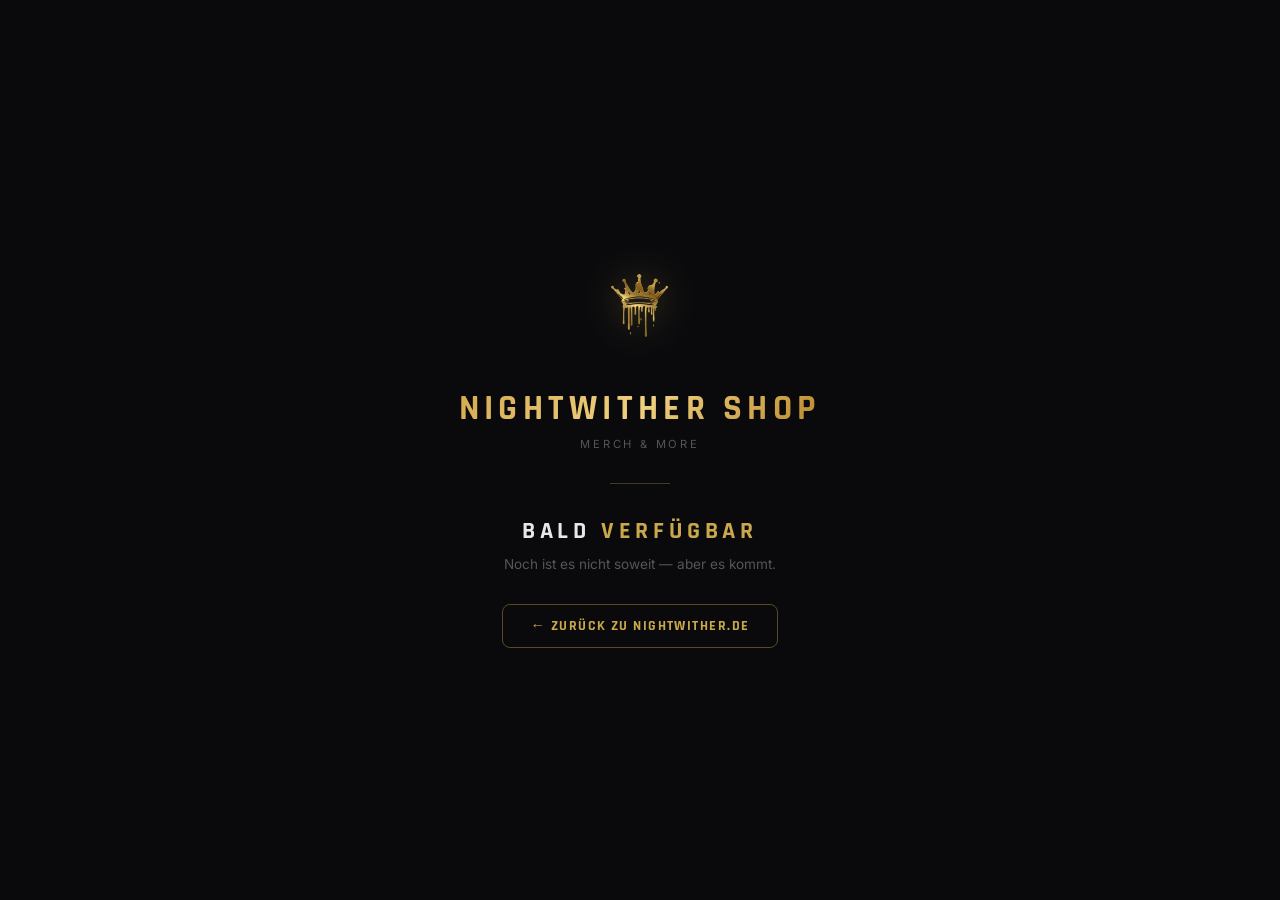
==== index.html @ 99c7e3a2 "Add files via upload" ====
<!DOCTYPE html>
<html lang="de">
<head>
<meta charset="UTF-8">
<meta name="viewport" content="width=device-width, initial-scale=1.0">
<title>NightWither Shop</title>
<link href="https://fonts.googleapis.com/css2?family=Rajdhani:wght@500;700&family=Inter:wght@400;500&display=swap" rel="stylesheet">
<style>
  *, *::before, *::after { box-sizing: border-box; margin: 0; padding: 0; }
  body {
    background: #0a0a0d;
    color: #e8e8e8;
    font-family: Inter, sans-serif;
    min-height: 100vh;
    display: flex;
    flex-direction: column;
    align-items: center;
    justify-content: center;
    padding: 40px 16px;
    text-align: center;
  }
  .logo {
    width: 110px;
    height: 110px;
    object-fit: contain;
    filter: drop-shadow(0 0 20px rgba(201,168,76,0.4));
    margin-bottom: 24px;
    animation: fadeDown 0.7s ease both;
  }
  .title {
    font-family: Rajdhani, sans-serif;
    font-weight: 700;
    font-size: 2.2rem;
    letter-spacing: 0.15em;
    text-transform: uppercase;
    background: linear-gradient(135deg, #d4a94f 0%, #f0d080 50%, #b8872a 100%);
    -webkit-background-clip: text;
    -webkit-text-fill-color: transparent;
    background-clip: text;
    animation: fadeDown 0.7s ease 0.1s both;
  }
  .subtitle {
    font-size: 0.7rem;
    letter-spacing: 0.25em;
    text-transform: uppercase;
    color: #555;
    margin-top: 6px;
    animation: fadeDown 0.7s ease 0.2s both;
  }
  .divider {
    width: 60px;
    height: 1px;
    background: rgba(201,168,76,0.3);
    margin: 32px auto;
    animation: fadeUp 0.7s ease 0.3s both;
  }
  .coming {
    font-family: Rajdhani, sans-serif;
    font-weight: 700;
    font-size: 1.5rem;
    letter-spacing: 0.2em;
    text-transform: uppercase;
    color: #e8e8e8;
    animation: fadeUp 0.7s ease 0.4s both;
  }
  .coming span {
    color: #c9a84c;
  }
  .sub {
    font-size: 0.85rem;
    color: #555;
    margin-top: 10px;
    animation: fadeUp 0.7s ease 0.5s both;
  }
  .link {
    display: inline-block;
    margin-top: 32px;
    padding: 12px 28px;
    border: 1px solid rgba(201,168,76,0.4);
    border-radius: 8px;
    text-decoration: none;
    color: #c9a84c;
    font-family: Rajdhani, sans-serif;
    font-weight: 700;
    font-size: 0.9rem;
    letter-spacing: 0.1em;
    text-transform: uppercase;
    transition: background 0.2s, border-color 0.2s;
    animation: fadeUp 0.7s ease 0.6s both;
  }
  .link:hover {
    background: rgba(201,168,76,0.1);
    border-color: #c9a84c;
  }
  @keyframes fadeDown {
    from { opacity: 0; transform: translateY(-16px); }
    to   { opacity: 1; transform: translateY(0); }
  }
  @keyframes fadeUp {
    from { opacity: 0; transform: translateY(10px); }
    to   { opacity: 1; transform: translateY(0); }
  }
</style>
</head>
<body>
  <img class="logo" src="[data-uri]" alt="NightWither">
  <div class="title">NightWither Shop</div>
  <div class="subtitle">Merch & More</div>
  <div class="divider"></div>
  <div class="coming">Bald <span>verfügbar</span></div>
  <div class="sub">Noch ist es nicht soweit — aber es kommt.</div>
  <a class="link" href="https://nightwither.de">← Zurück zu nightwither.de</a>
</body>
</html>
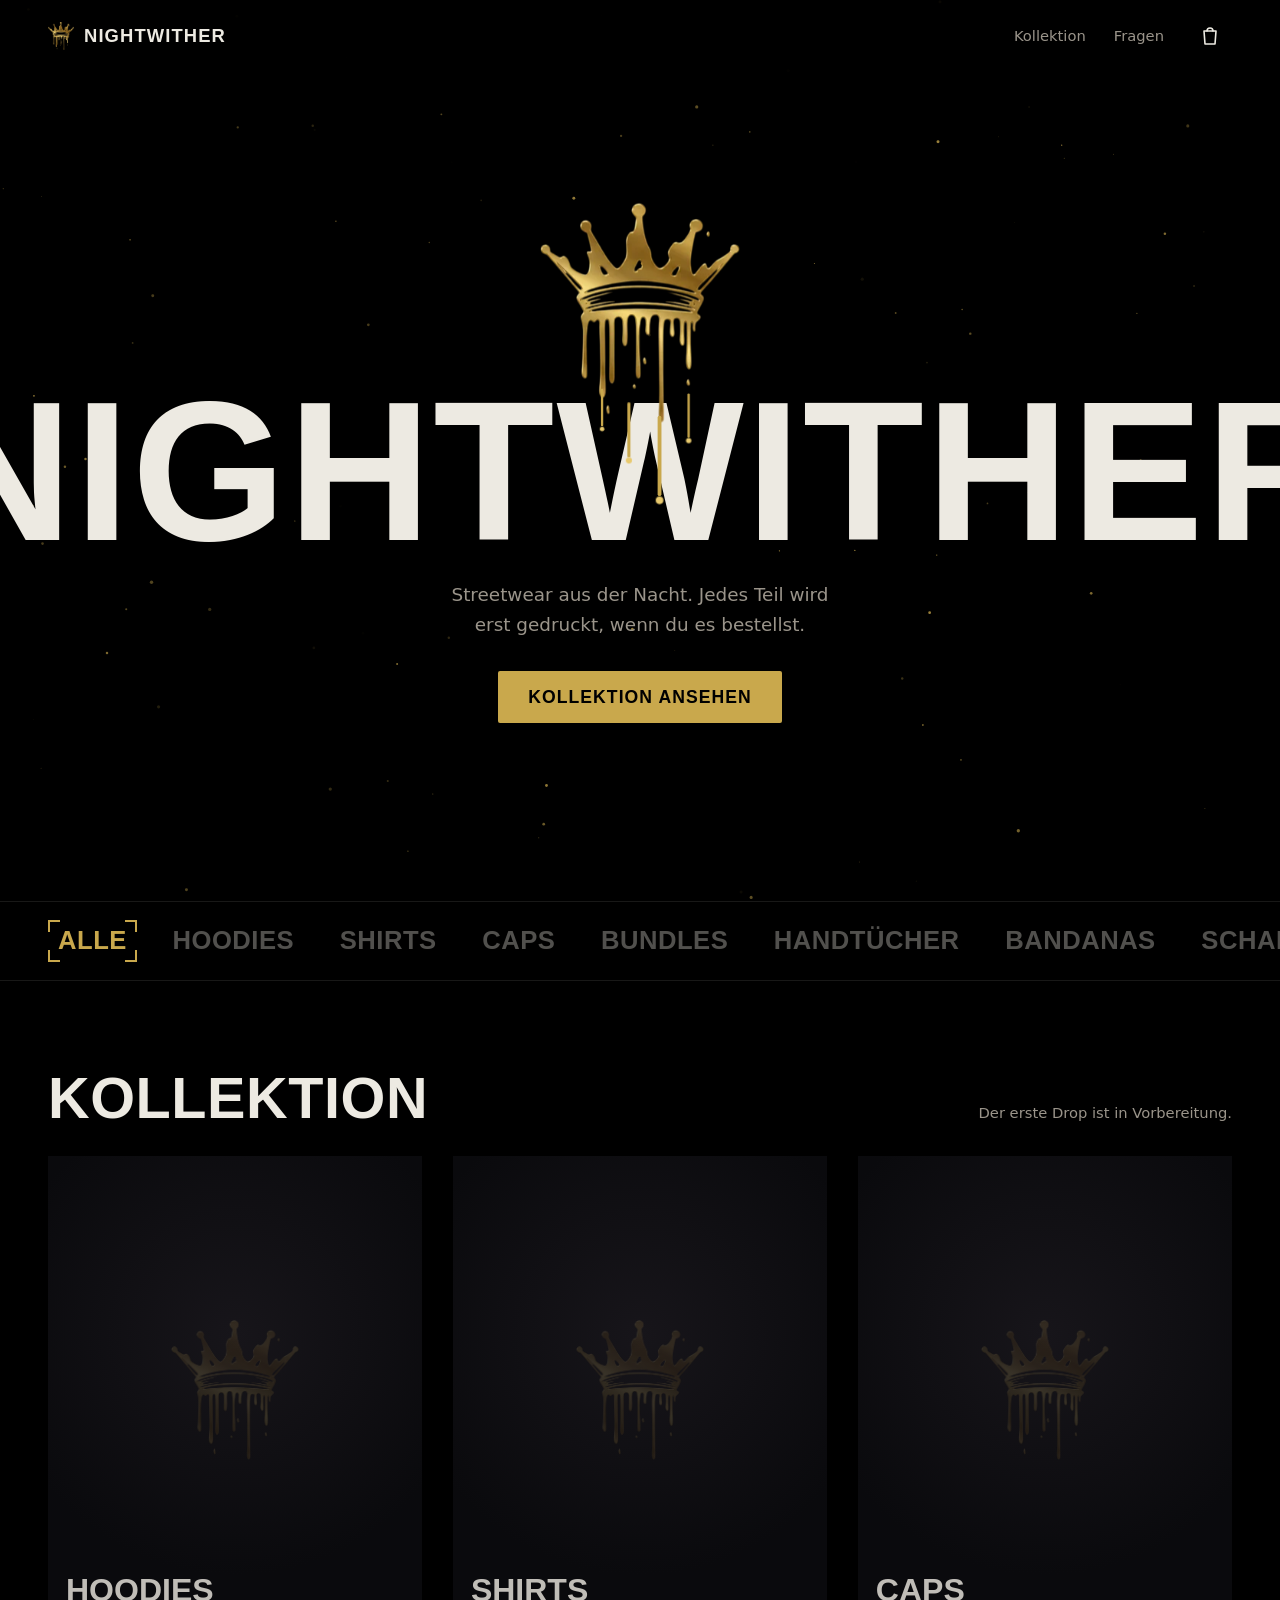
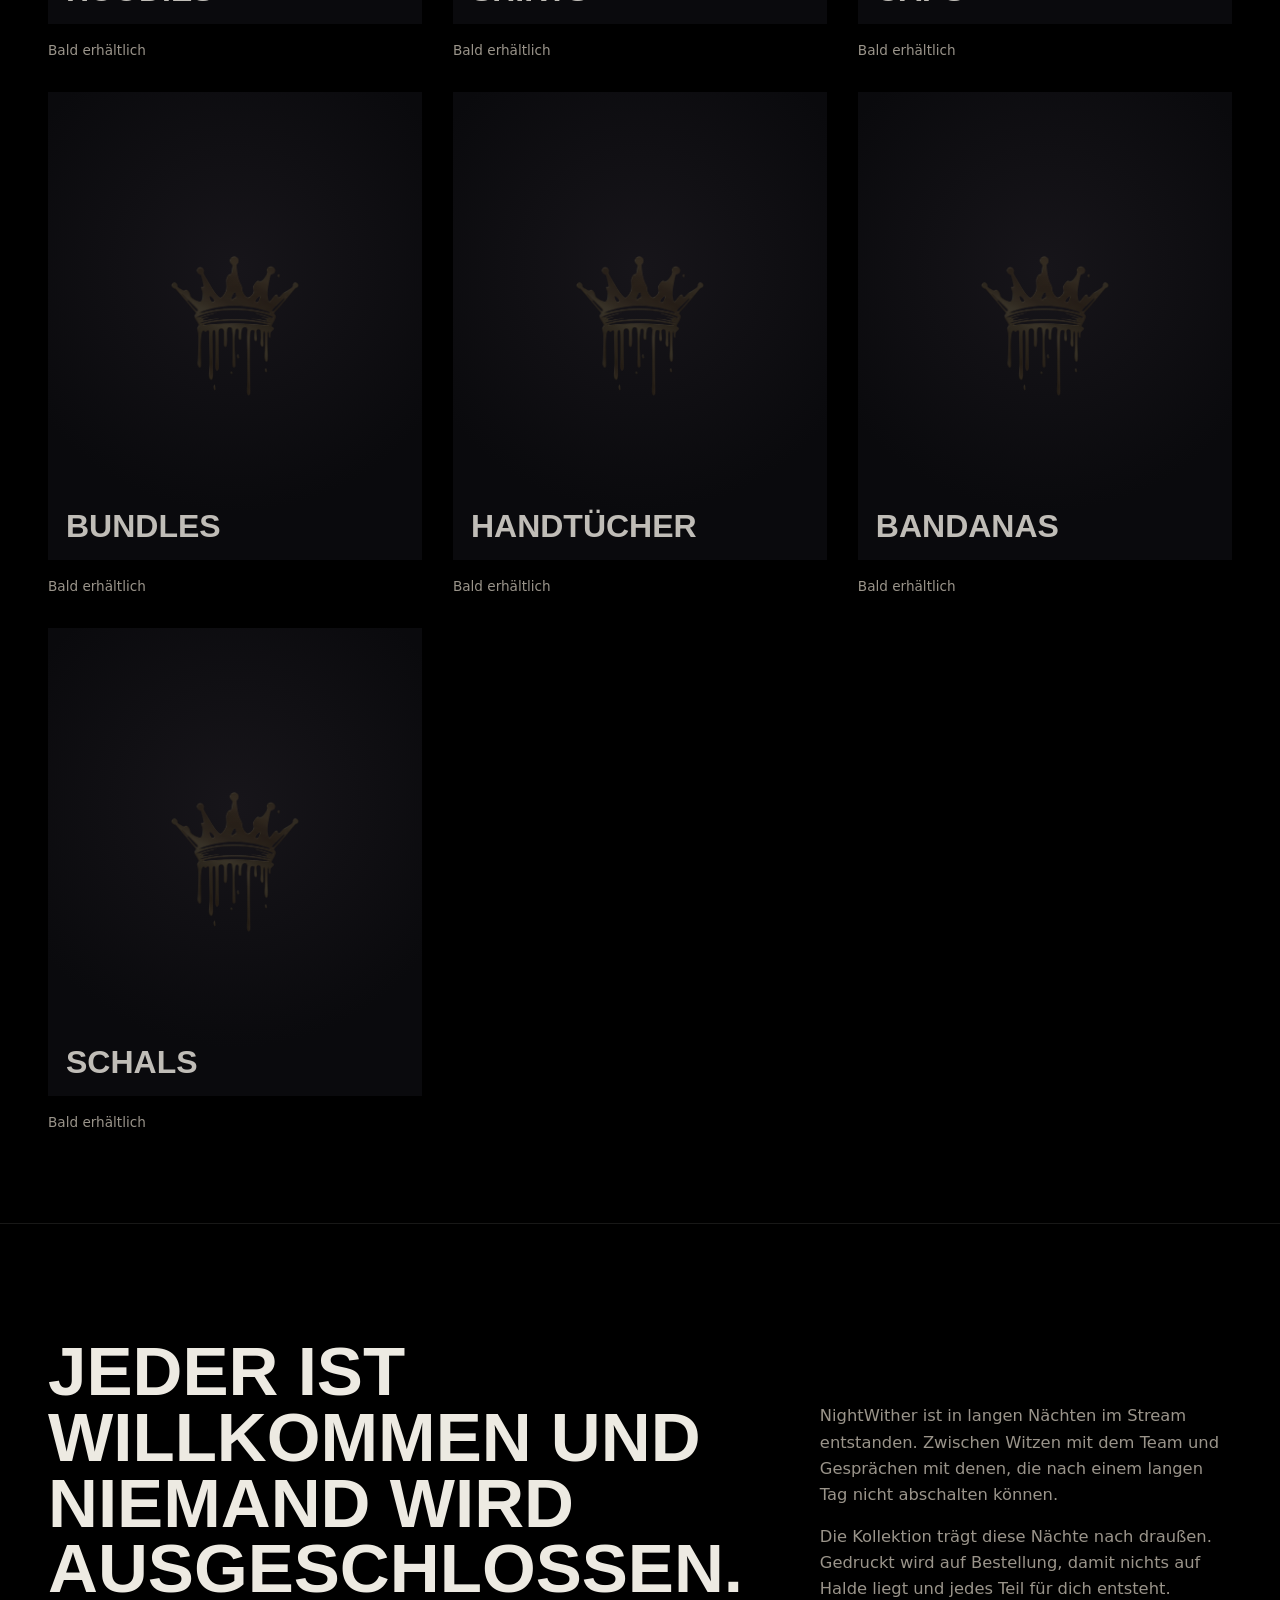
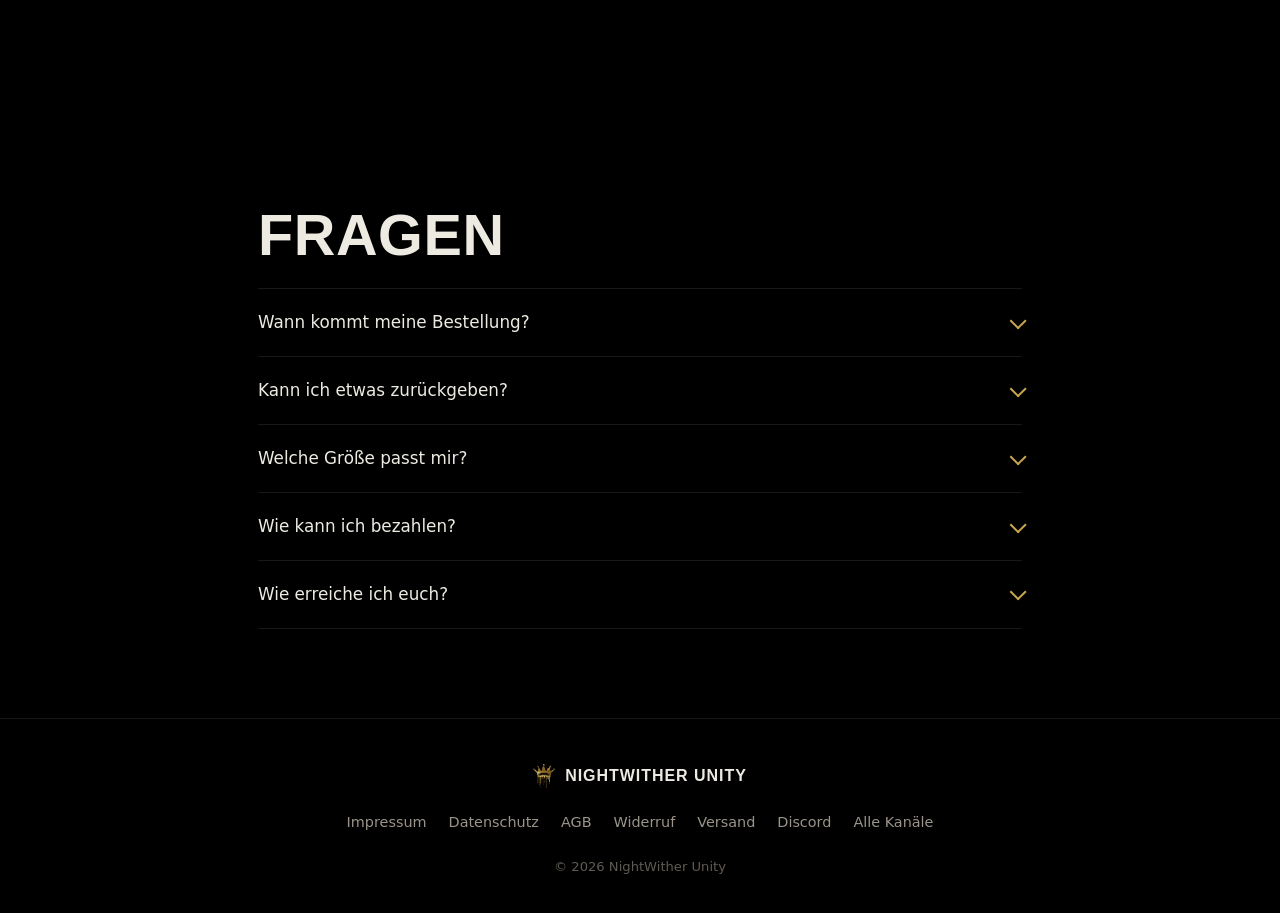
==== commit bc701e03: "Add files via upload" ====
--- a/index.html
+++ b/index.html
@@ -3,112 +3,172 @@
 <head>
 <meta charset="UTF-8">
 <meta name="viewport" content="width=device-width, initial-scale=1.0">
+<meta name="referrer" content="strict-origin-when-cross-origin">
+<meta http-equiv="Content-Security-Policy" content="default-src 'none'; script-src 'self'; style-src 'self'; img-src 'self' https://cdn.shopify.com; font-src 'self'; connect-src https://nightwither.myshopify.com; base-uri 'none'; form-action 'none'">
 <title>NightWither Shop</title>
-<link href="https://fonts.googleapis.com/css2?family=Rajdhani:wght@500;700&family=Inter:wght@400;500&display=swap" rel="stylesheet">
-<style>
-  *, *::before, *::after { box-sizing: border-box; margin: 0; padding: 0; }
-  body {
-    background: #0a0a0d;
-    color: #e8e8e8;
-    font-family: Inter, sans-serif;
-    min-height: 100vh;
-    display: flex;
-    flex-direction: column;
-    align-items: center;
-    justify-content: center;
-    padding: 40px 16px;
-    text-align: center;
-  }
-  .logo {
-    width: 110px;
-    height: 110px;
-    object-fit: contain;
-    filter: drop-shadow(0 0 20px rgba(201,168,76,0.4));
-    margin-bottom: 24px;
-    animation: fadeDown 0.7s ease both;
-  }
-  .title {
-    font-family: Rajdhani, sans-serif;
-    font-weight: 700;
-    font-size: 2.2rem;
-    letter-spacing: 0.15em;
-    text-transform: uppercase;
-    background: linear-gradient(135deg, #d4a94f 0%, #f0d080 50%, #b8872a 100%);
-    -webkit-background-clip: text;
-    -webkit-text-fill-color: transparent;
-    background-clip: text;
-    animation: fadeDown 0.7s ease 0.1s both;
-  }
-  .subtitle {
-    font-size: 0.7rem;
-    letter-spacing: 0.25em;
-    text-transform: uppercase;
-    color: #555;
-    margin-top: 6px;
-    animation: fadeDown 0.7s ease 0.2s both;
-  }
-  .divider {
-    width: 60px;
-    height: 1px;
-    background: rgba(201,168,76,0.3);
-    margin: 32px auto;
-    animation: fadeUp 0.7s ease 0.3s both;
-  }
-  .coming {
-    font-family: Rajdhani, sans-serif;
-    font-weight: 700;
-    font-size: 1.5rem;
-    letter-spacing: 0.2em;
-    text-transform: uppercase;
-    color: #e8e8e8;
-    animation: fadeUp 0.7s ease 0.4s both;
-  }
-  .coming span {
-    color: #c9a84c;
-  }
-  .sub {
-    font-size: 0.85rem;
-    color: #555;
-    margin-top: 10px;
-    animation: fadeUp 0.7s ease 0.5s both;
-  }
-  .link {
-    display: inline-block;
-    margin-top: 32px;
-    padding: 12px 28px;
-    border: 1px solid rgba(201,168,76,0.4);
-    border-radius: 8px;
-    text-decoration: none;
-    color: #c9a84c;
-    font-family: Rajdhani, sans-serif;
-    font-weight: 700;
-    font-size: 0.9rem;
-    letter-spacing: 0.1em;
-    text-transform: uppercase;
-    transition: background 0.2s, border-color 0.2s;
-    animation: fadeUp 0.7s ease 0.6s both;
-  }
-  .link:hover {
-    background: rgba(201,168,76,0.1);
-    border-color: #c9a84c;
-  }
-  @keyframes fadeDown {
-    from { opacity: 0; transform: translateY(-16px); }
-    to   { opacity: 1; transform: translateY(0); }
-  }
-  @keyframes fadeUp {
-    from { opacity: 0; transform: translateY(10px); }
-    to   { opacity: 1; transform: translateY(0); }
-  }
-</style>
+<meta name="description" content="Streetwear von NightWither Unity: Hoodies, Shirts, Caps, Bundles, Handtücher, Bandanas und Multifunktionsschals.">
+<meta name="theme-color" content="#000000">
+<link rel="icon" type="image/png" sizes="32x32" href="favicon-32.png">
+<link rel="icon" type="image/png" sizes="192x192" href="favicon.png">
+<link rel="apple-touch-icon" href="apple-touch-icon.png">
+<link rel="preload" href="fonts/rajdhani-700.woff" as="font" type="font/woff" crossorigin>
+<link rel="stylesheet" href="shop.css?v=20260910b">
 </head>
 <body>
-  <img class="logo" src="[data-uri]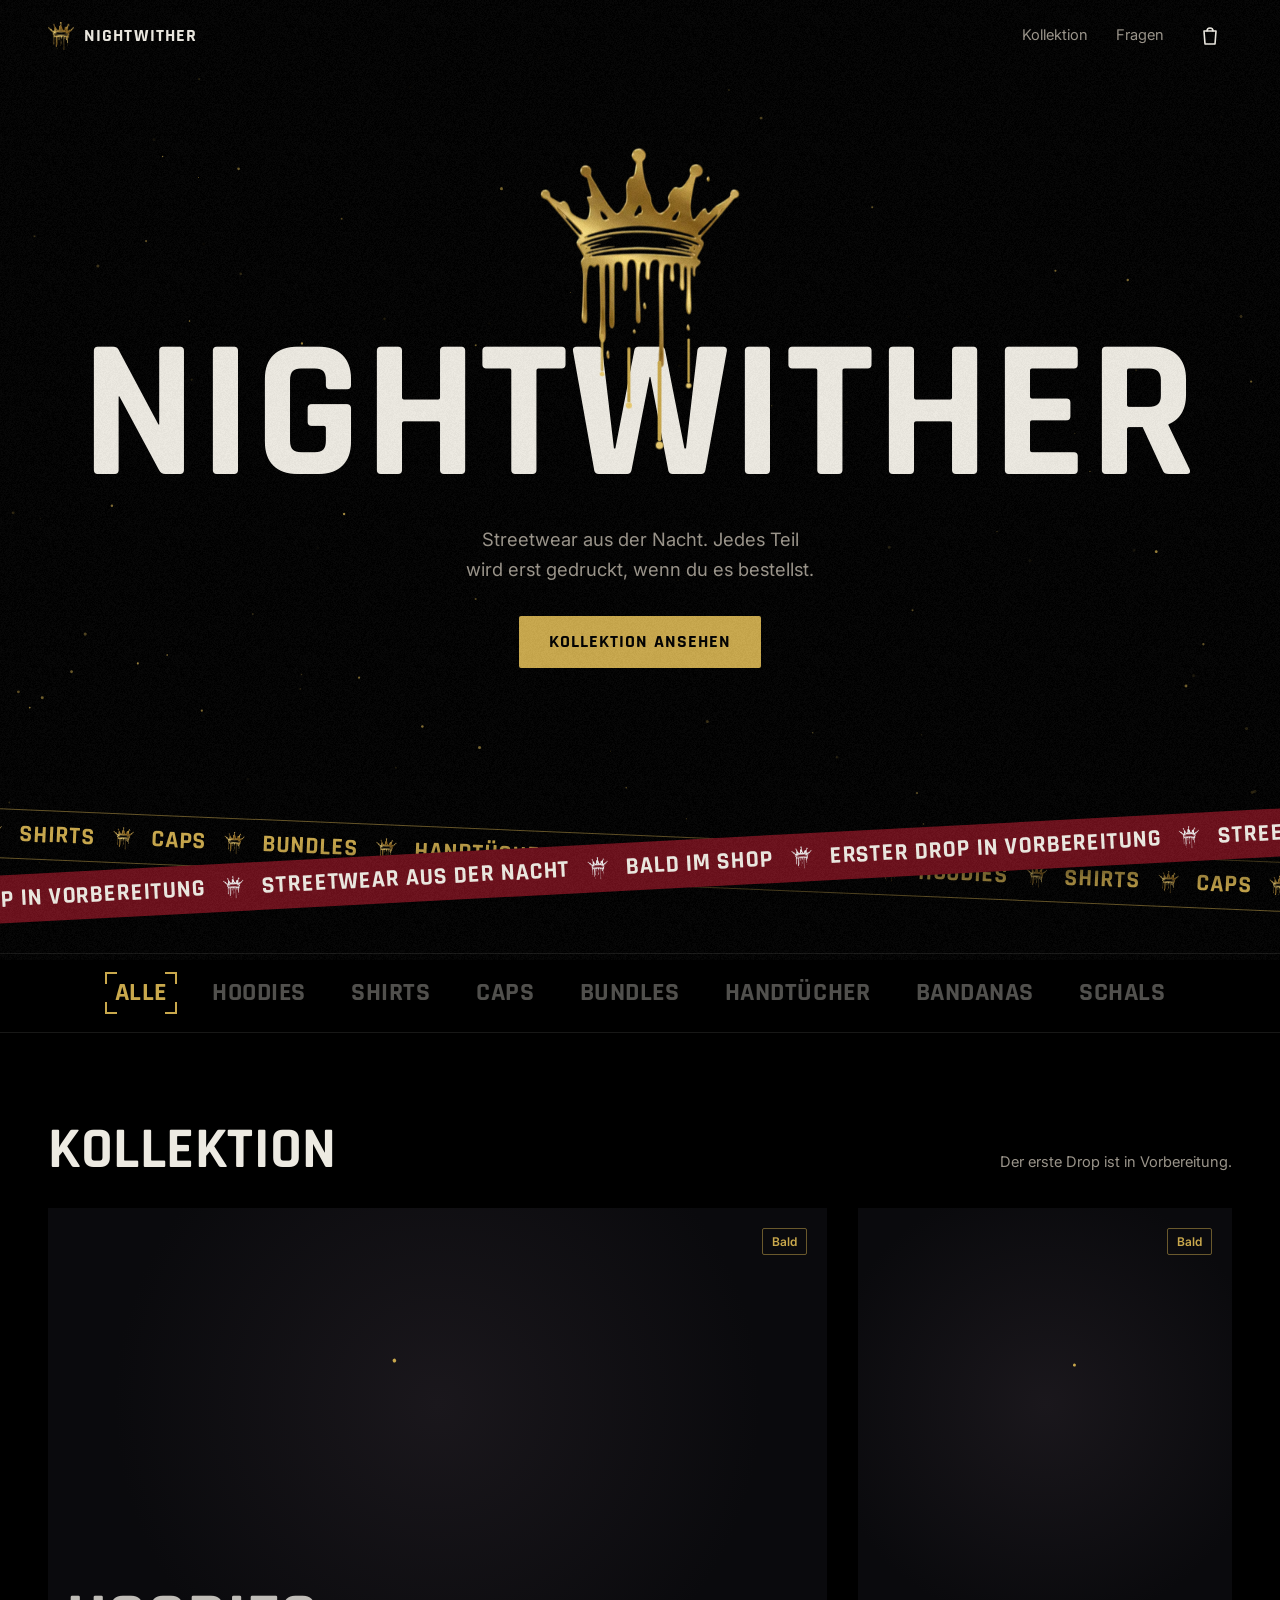
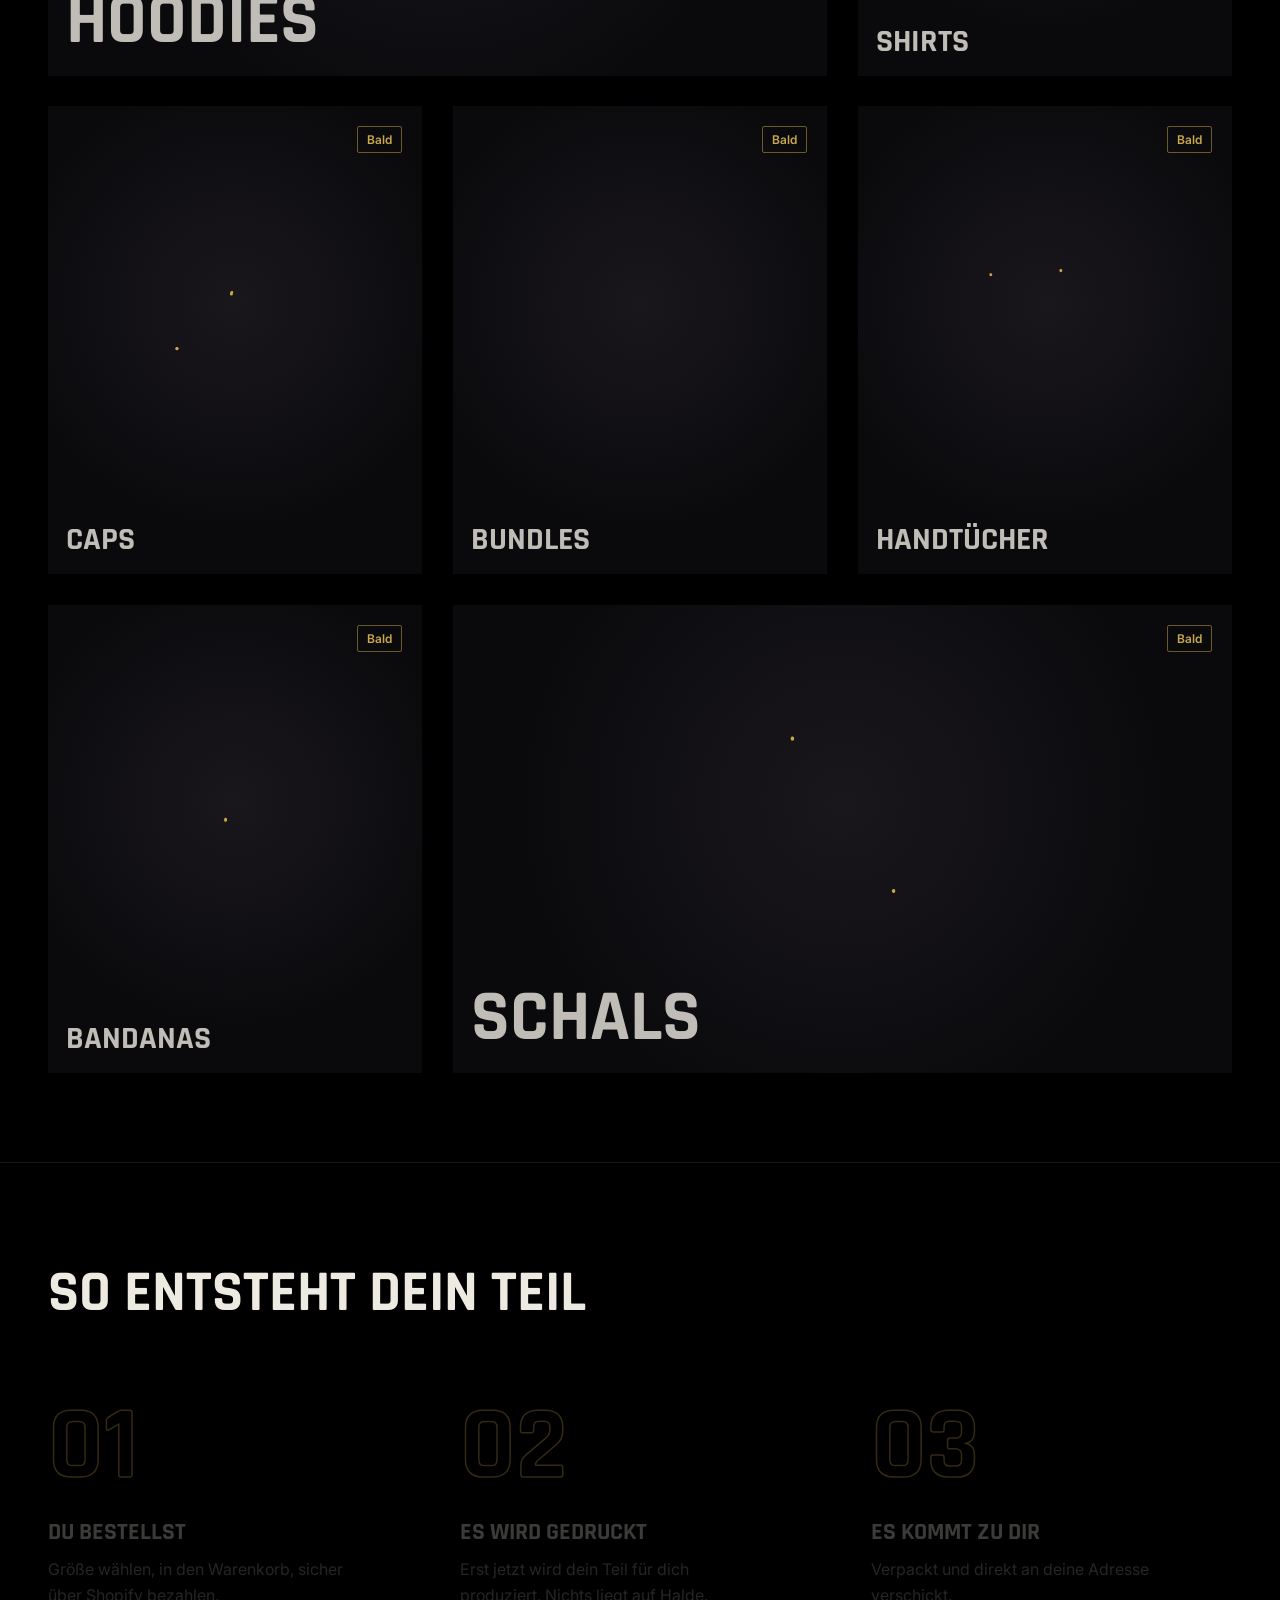
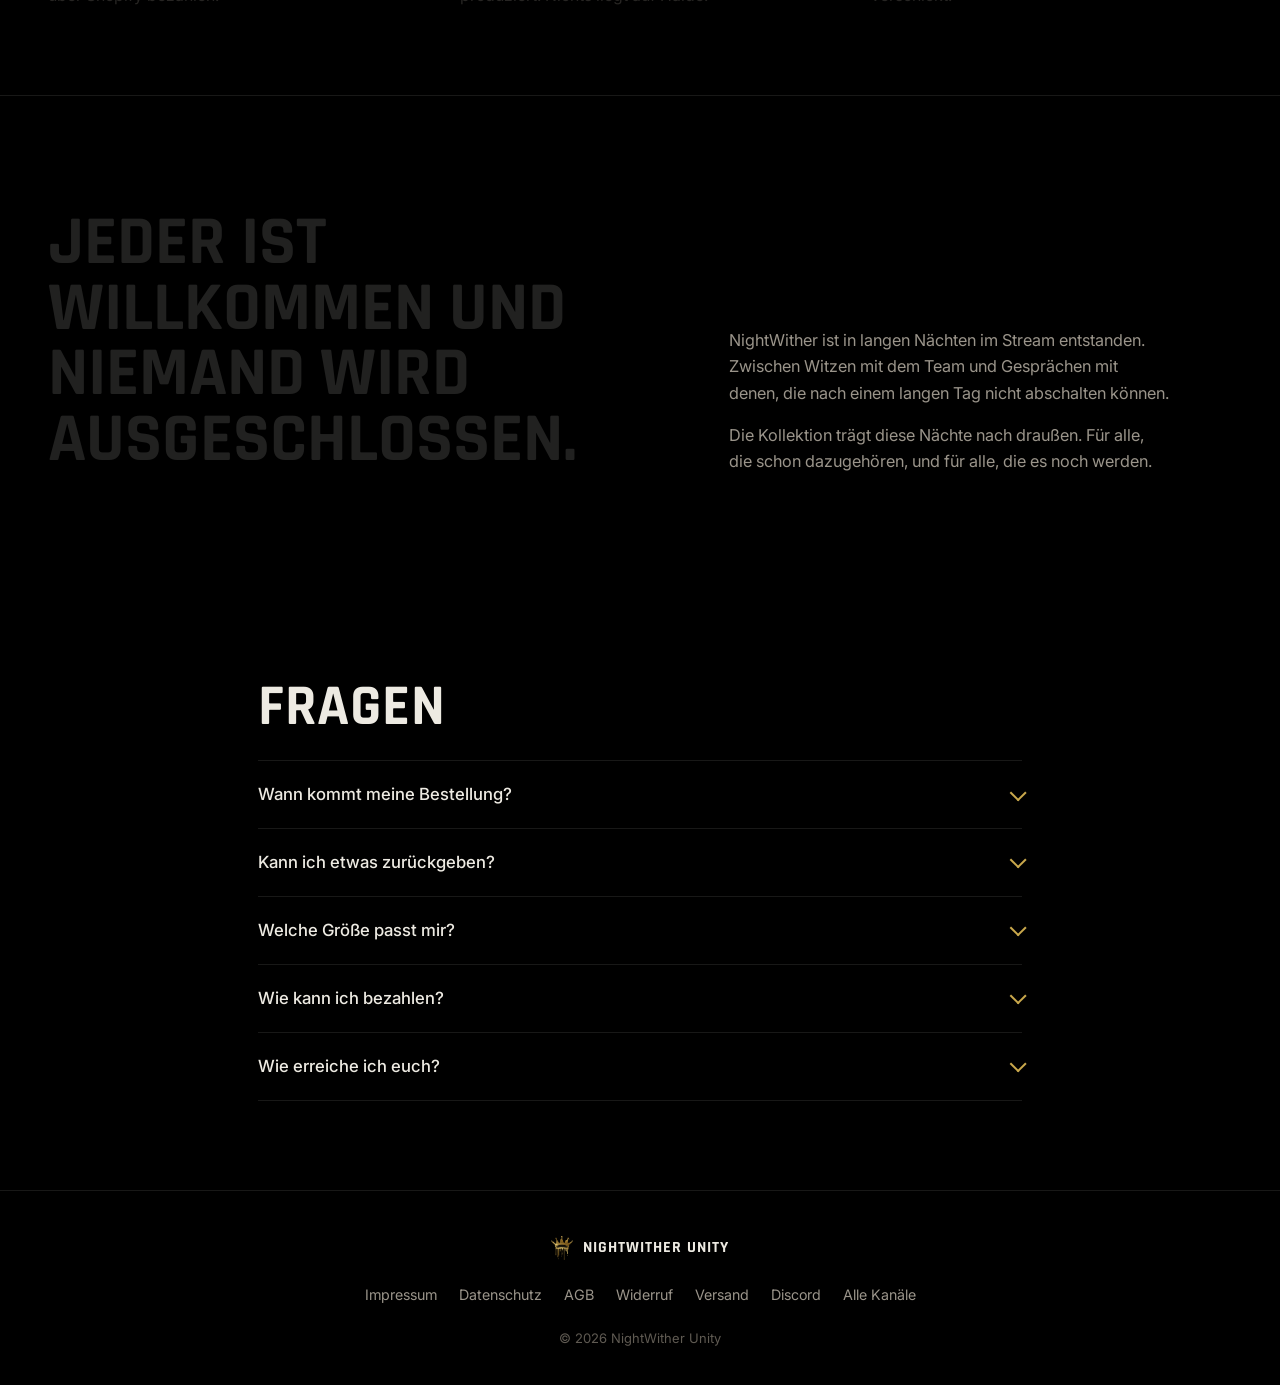
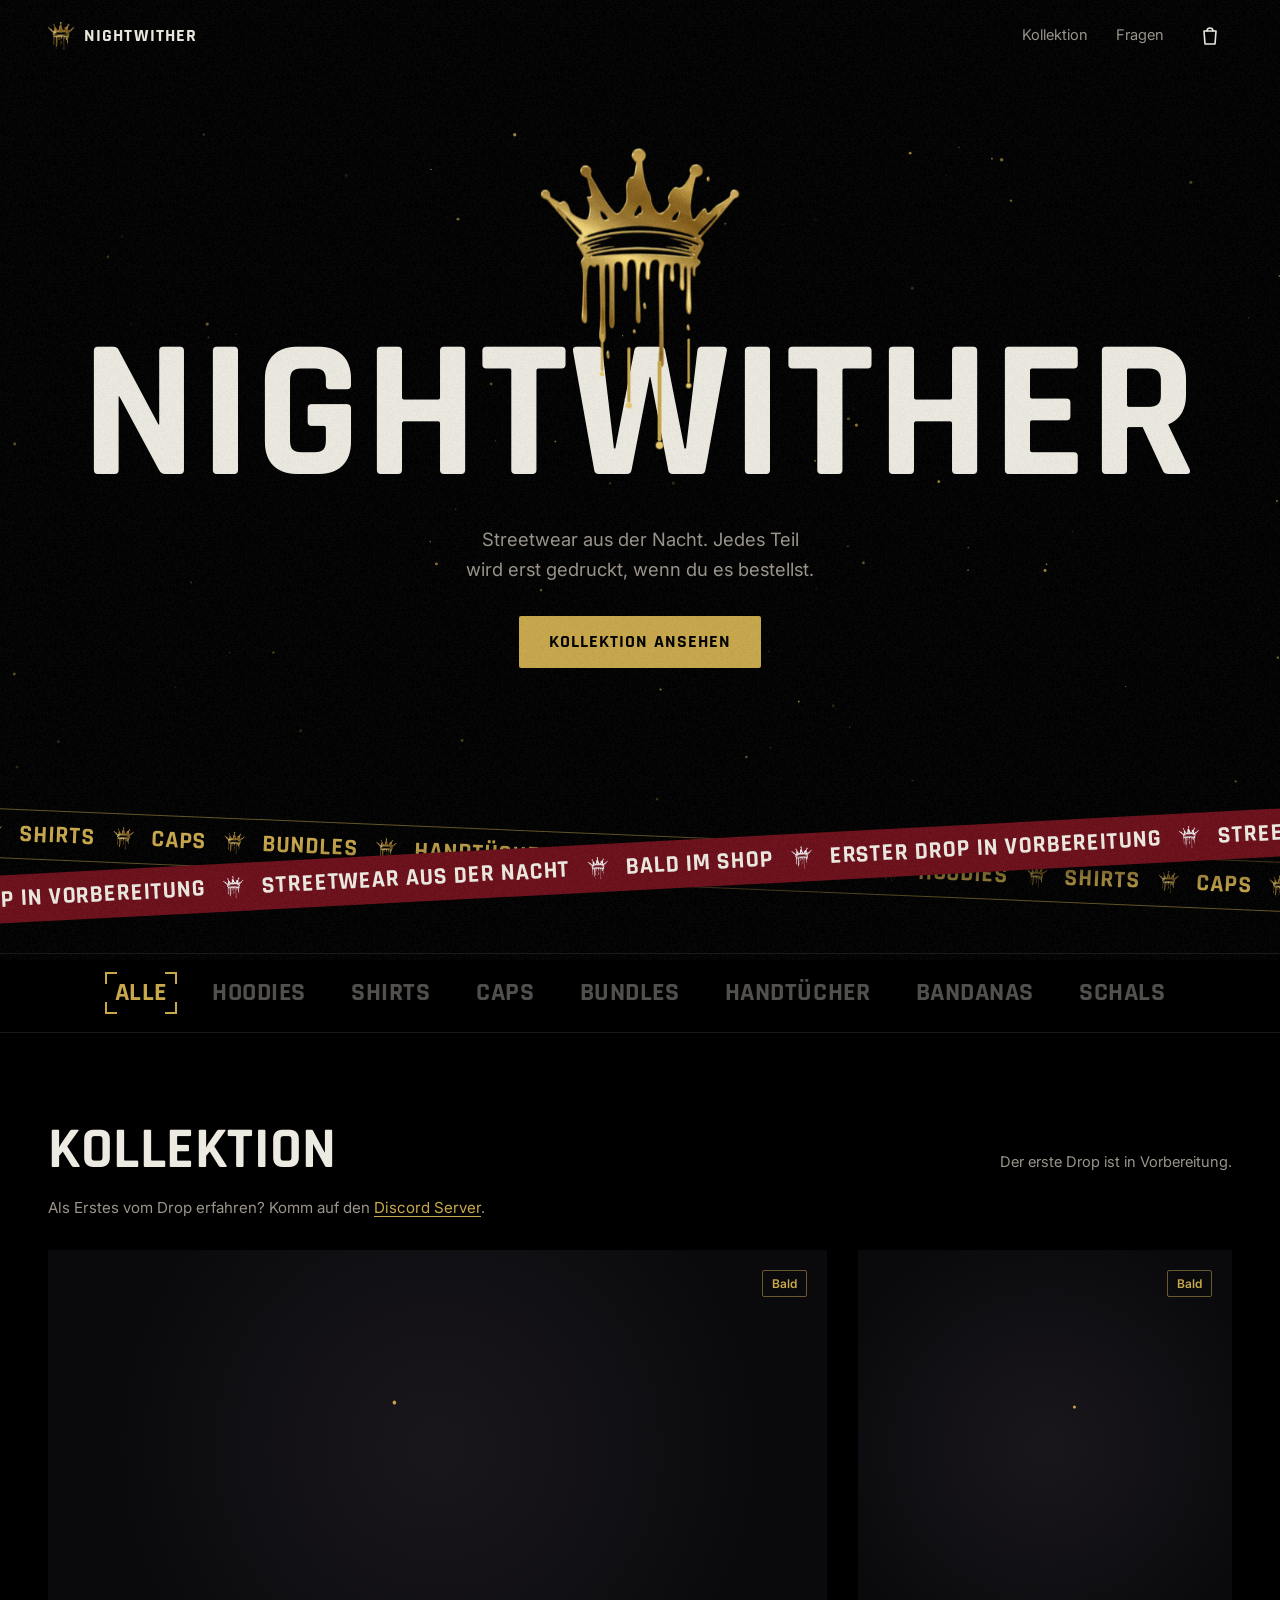
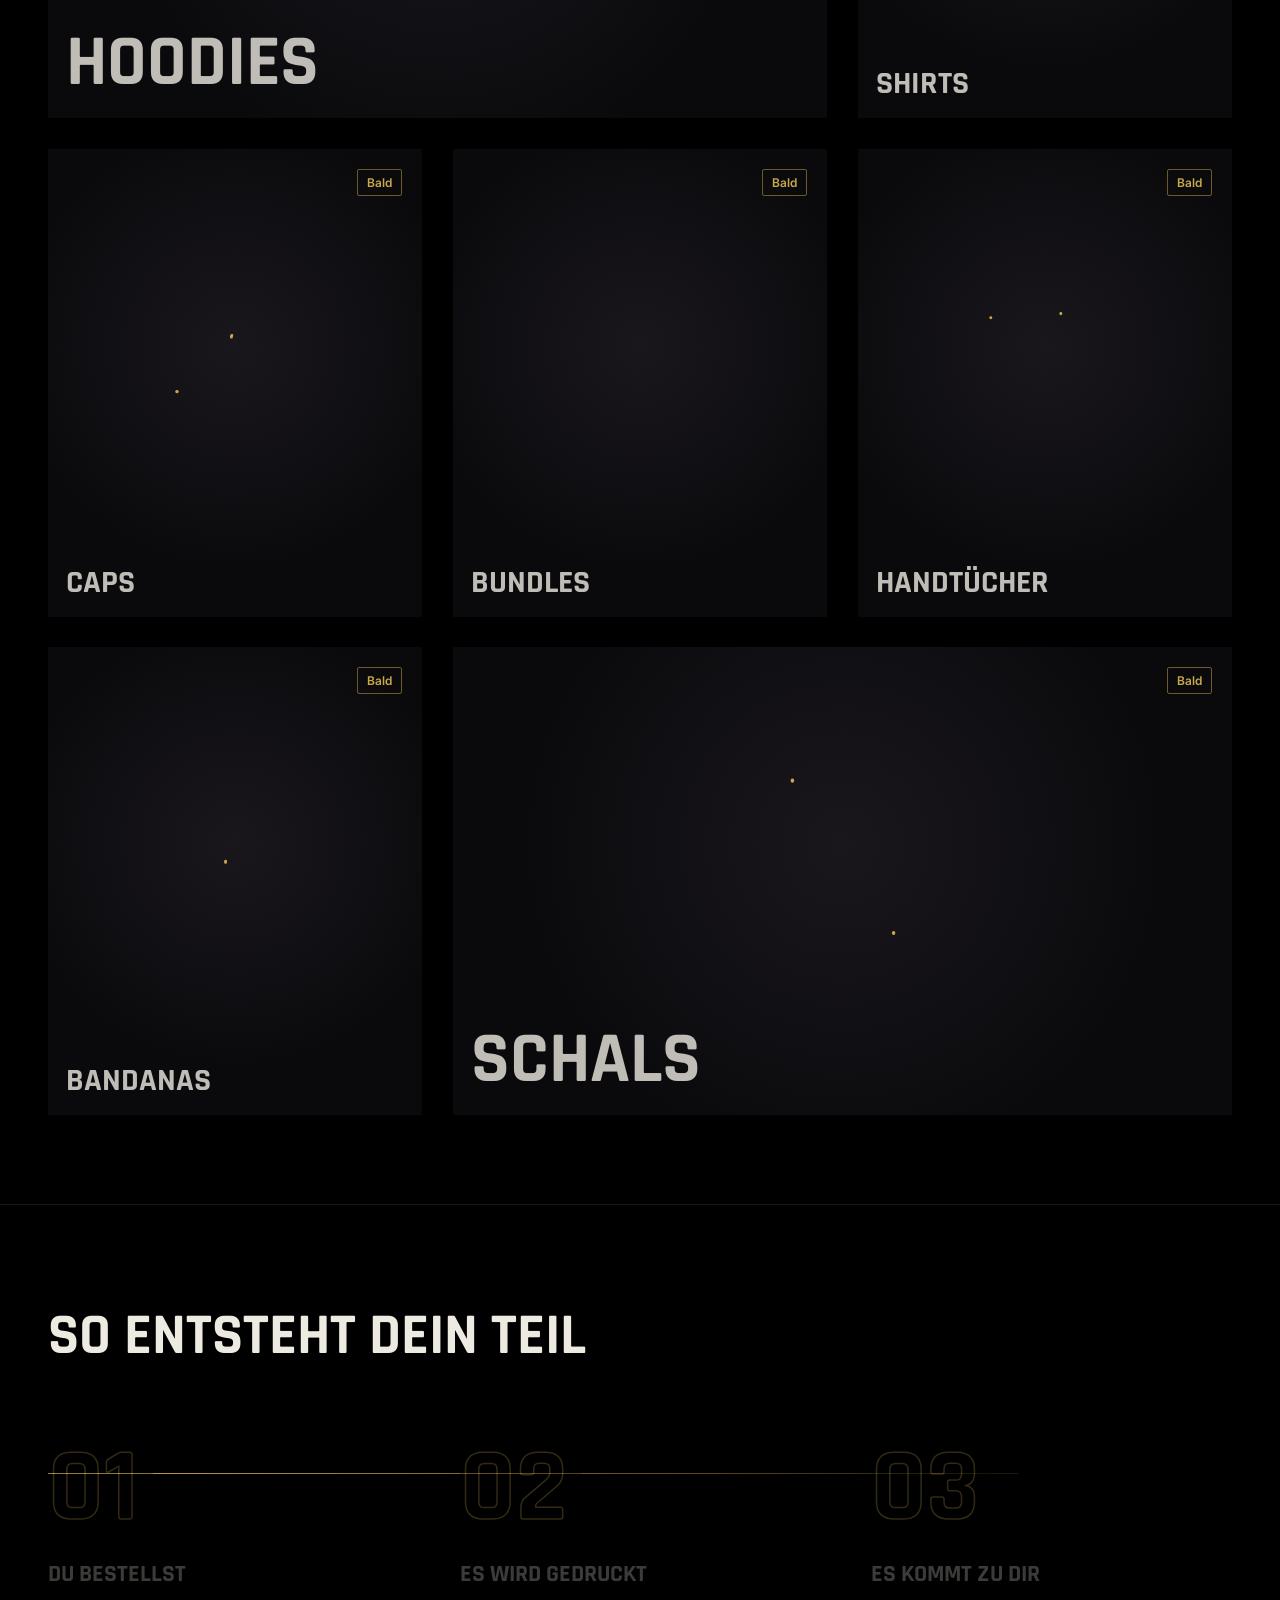
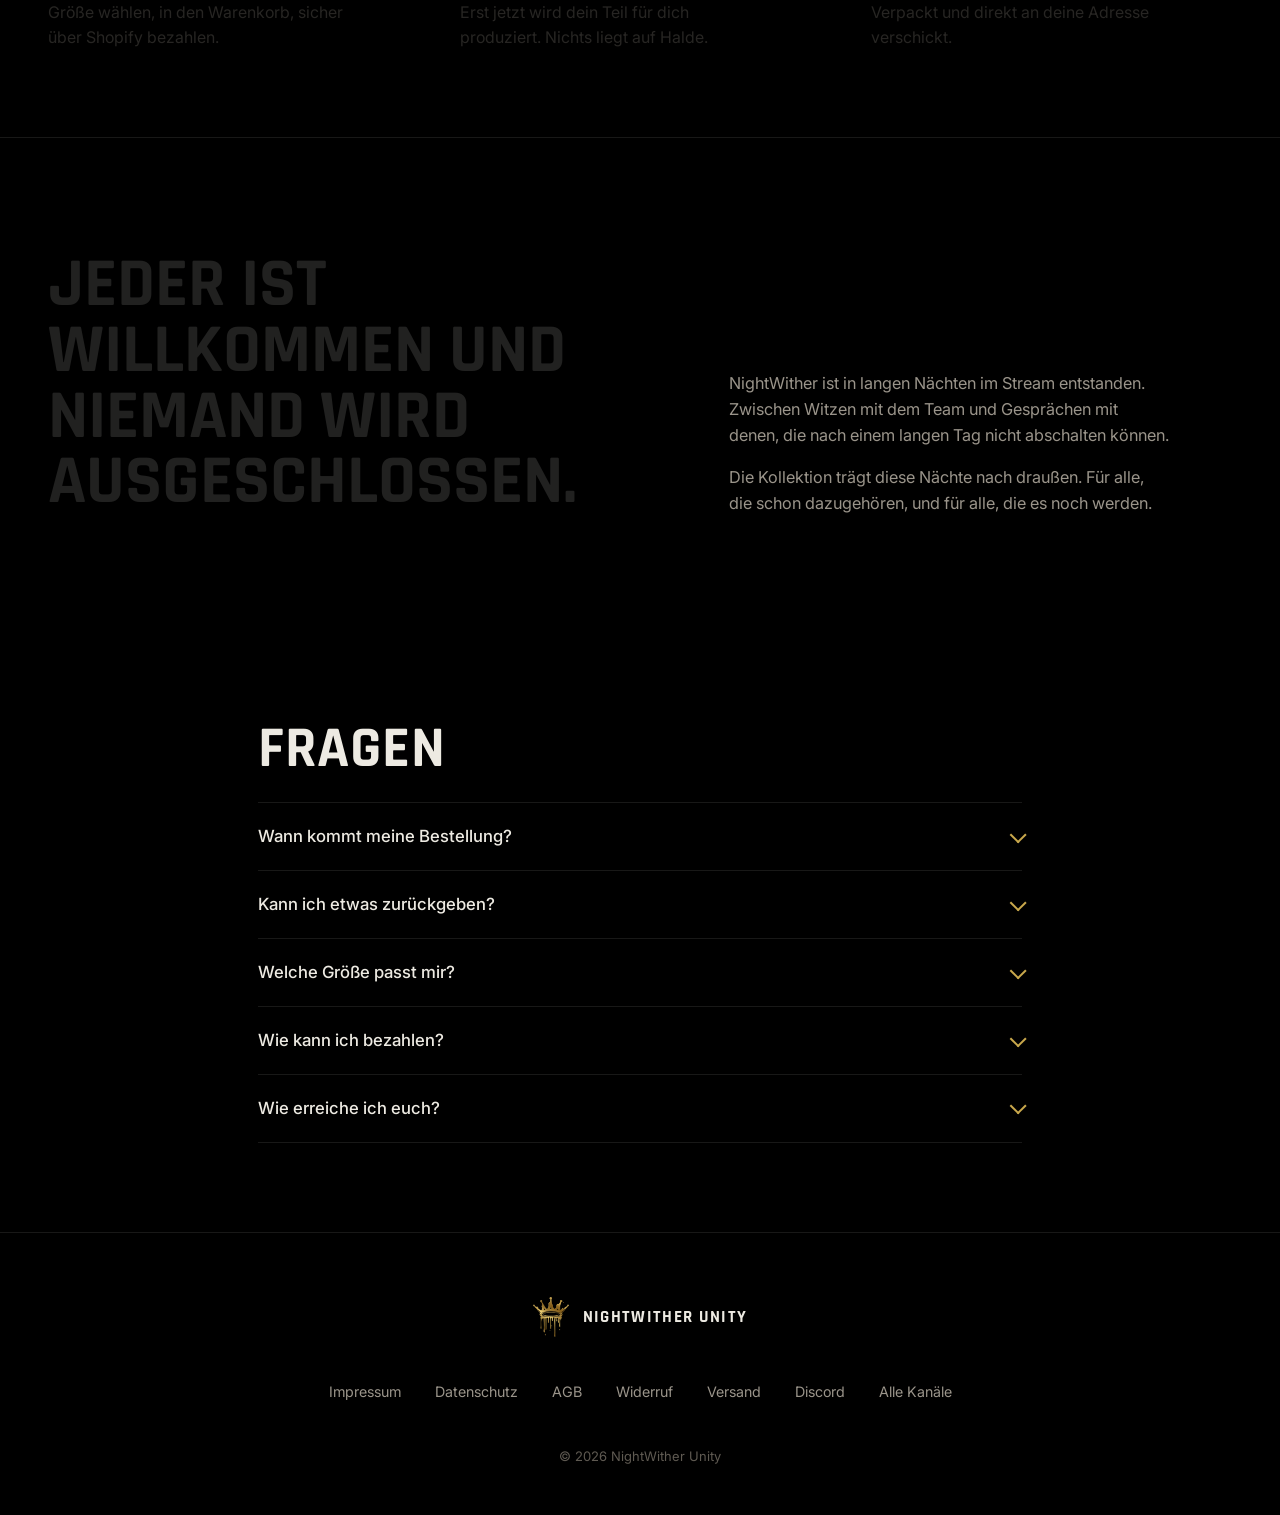
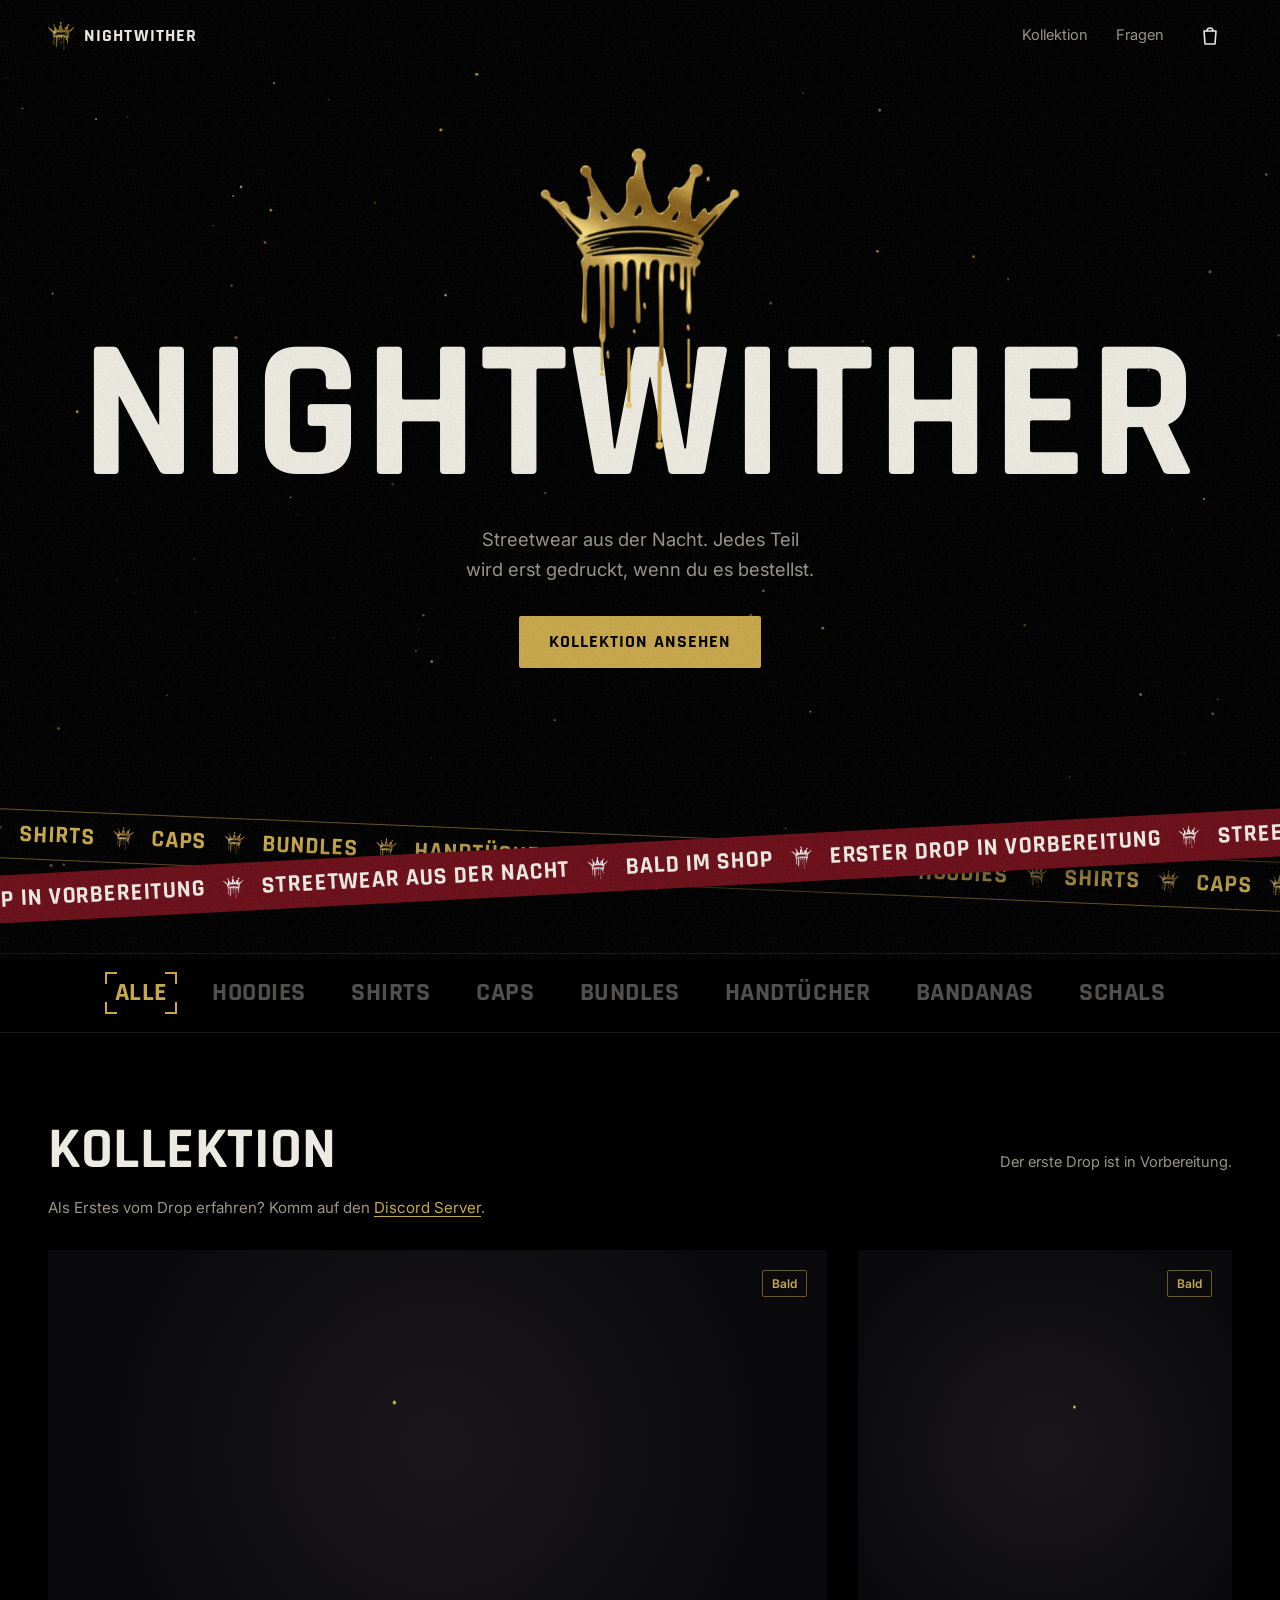
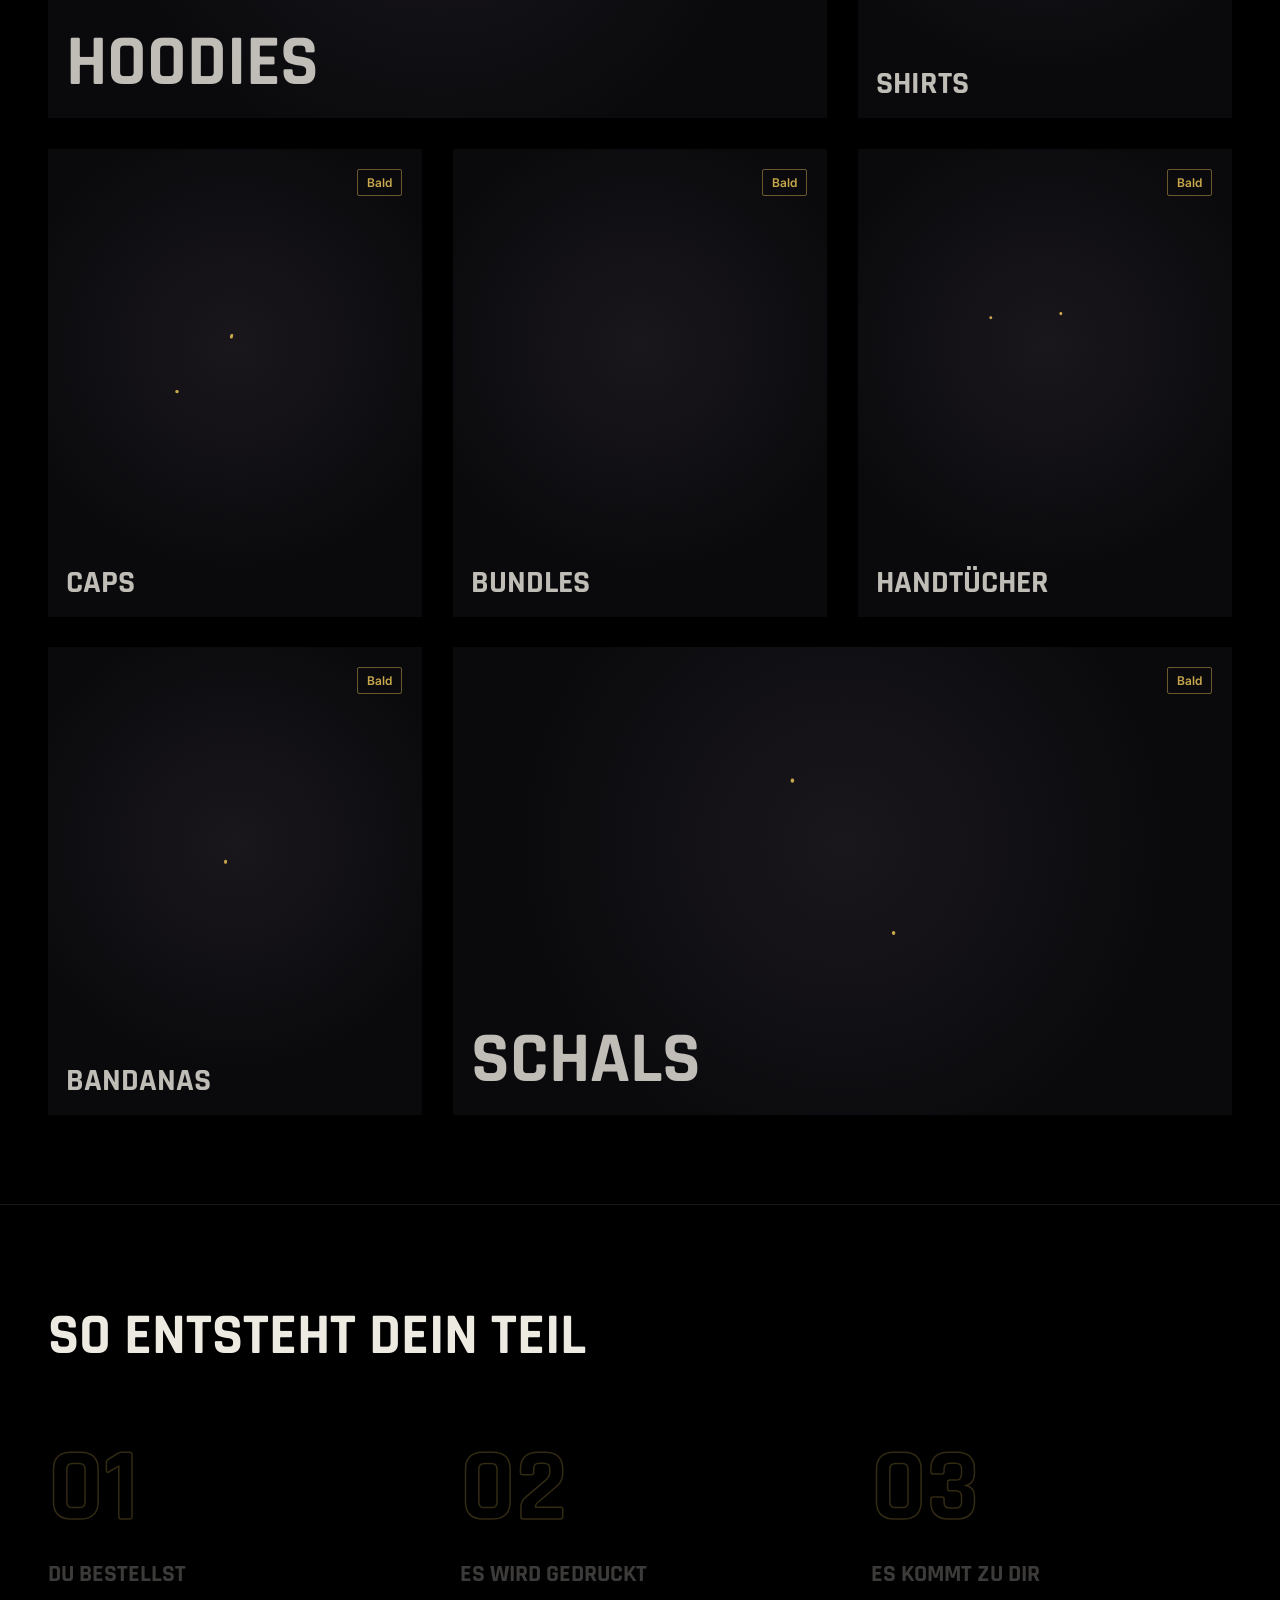
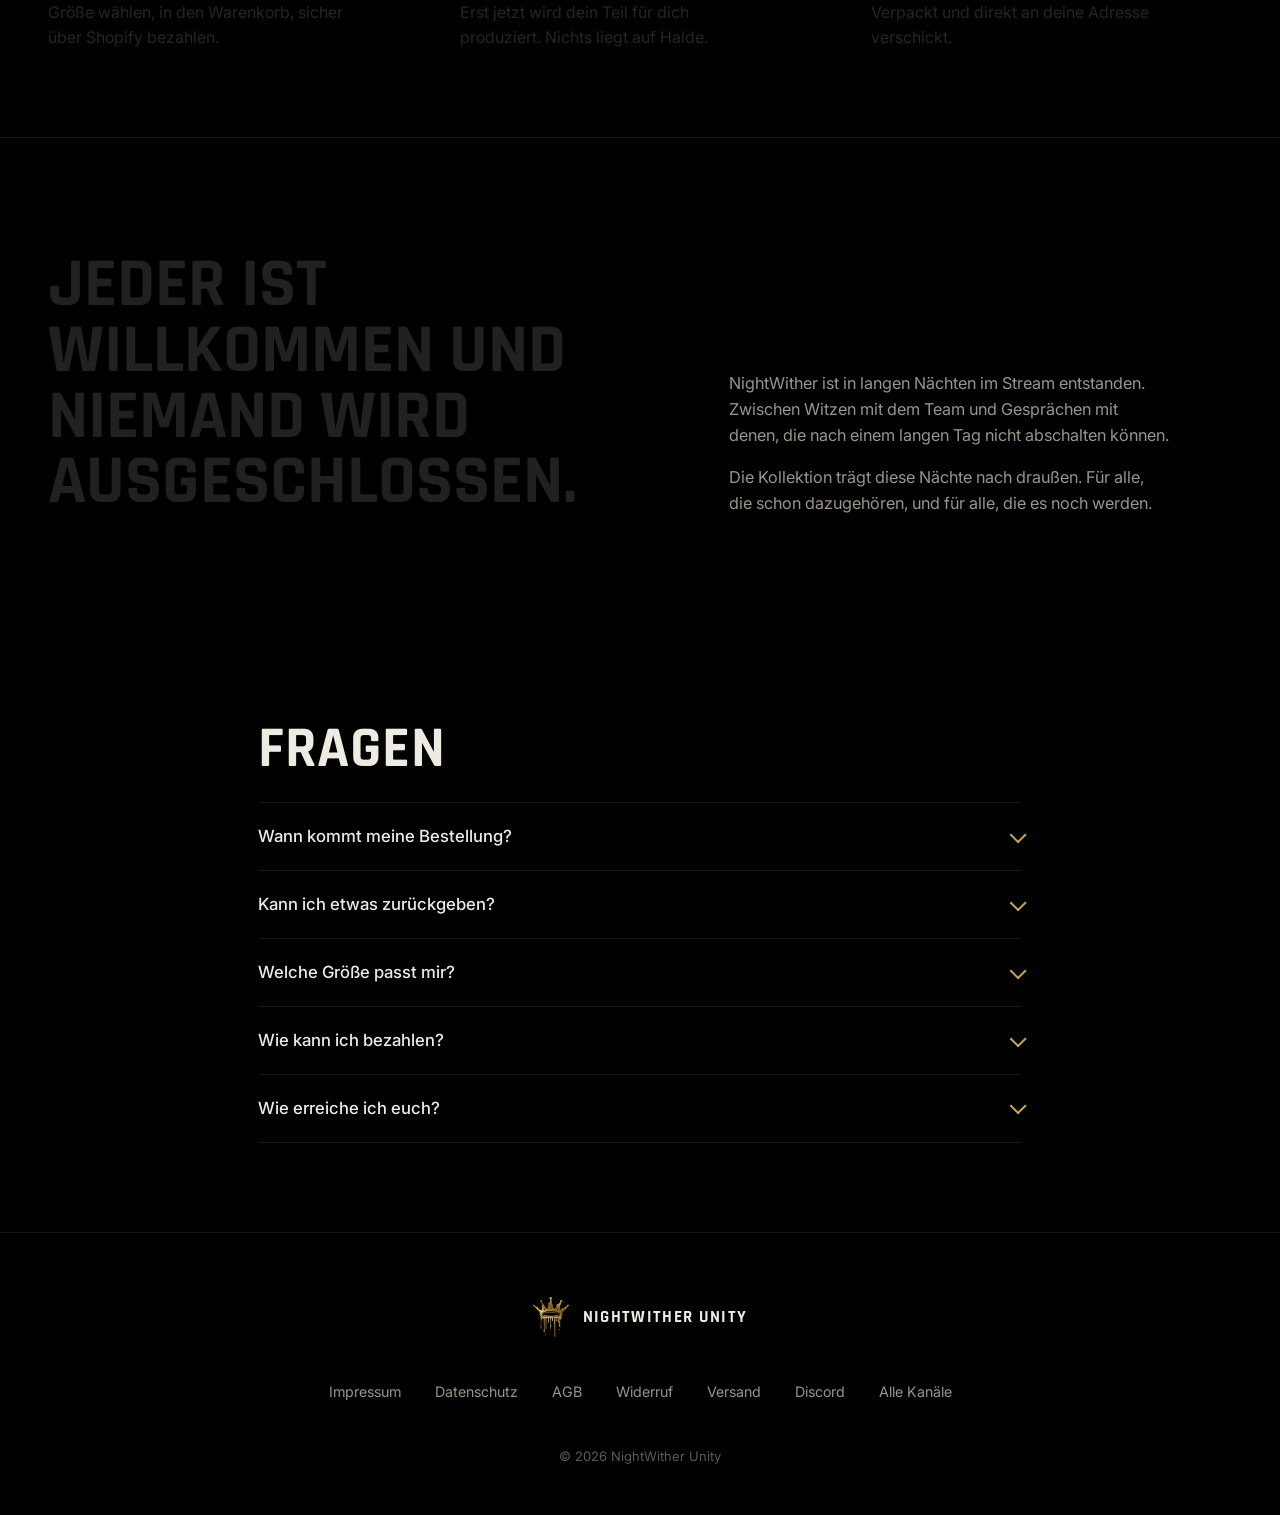
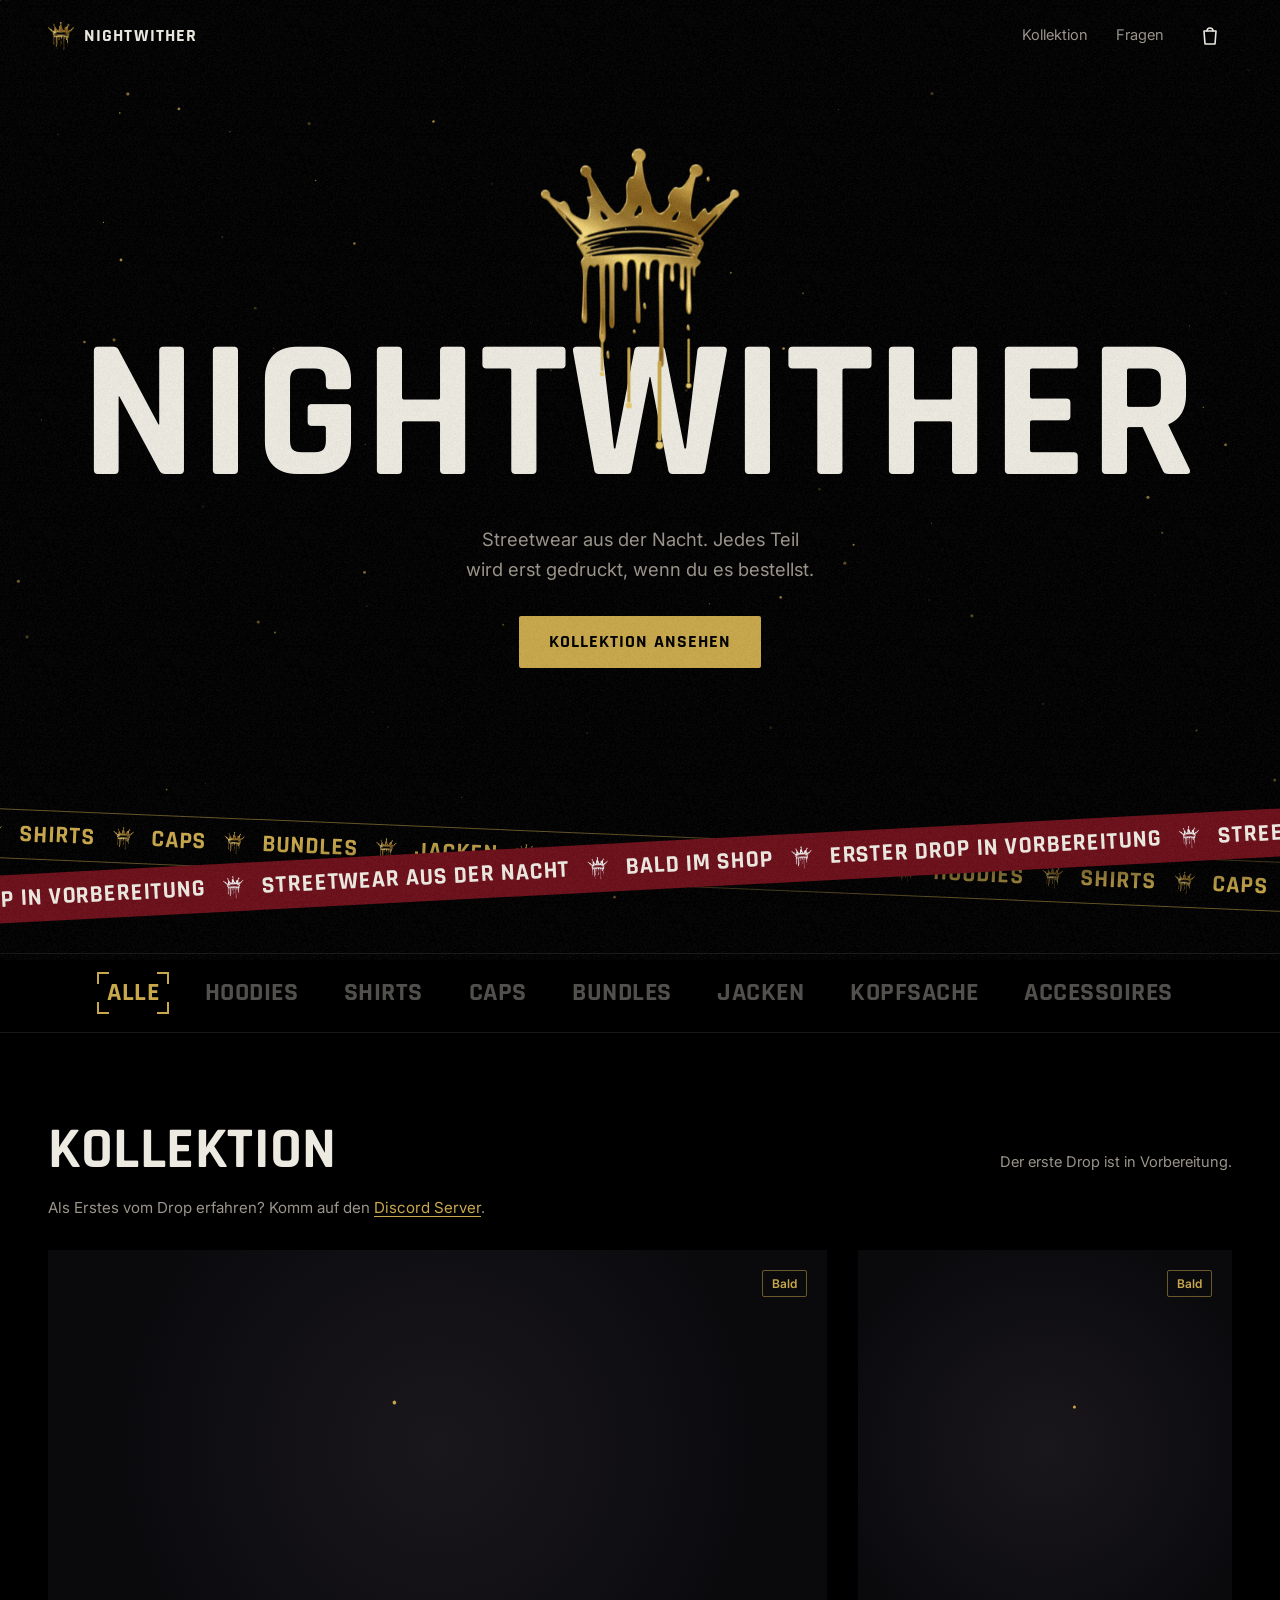
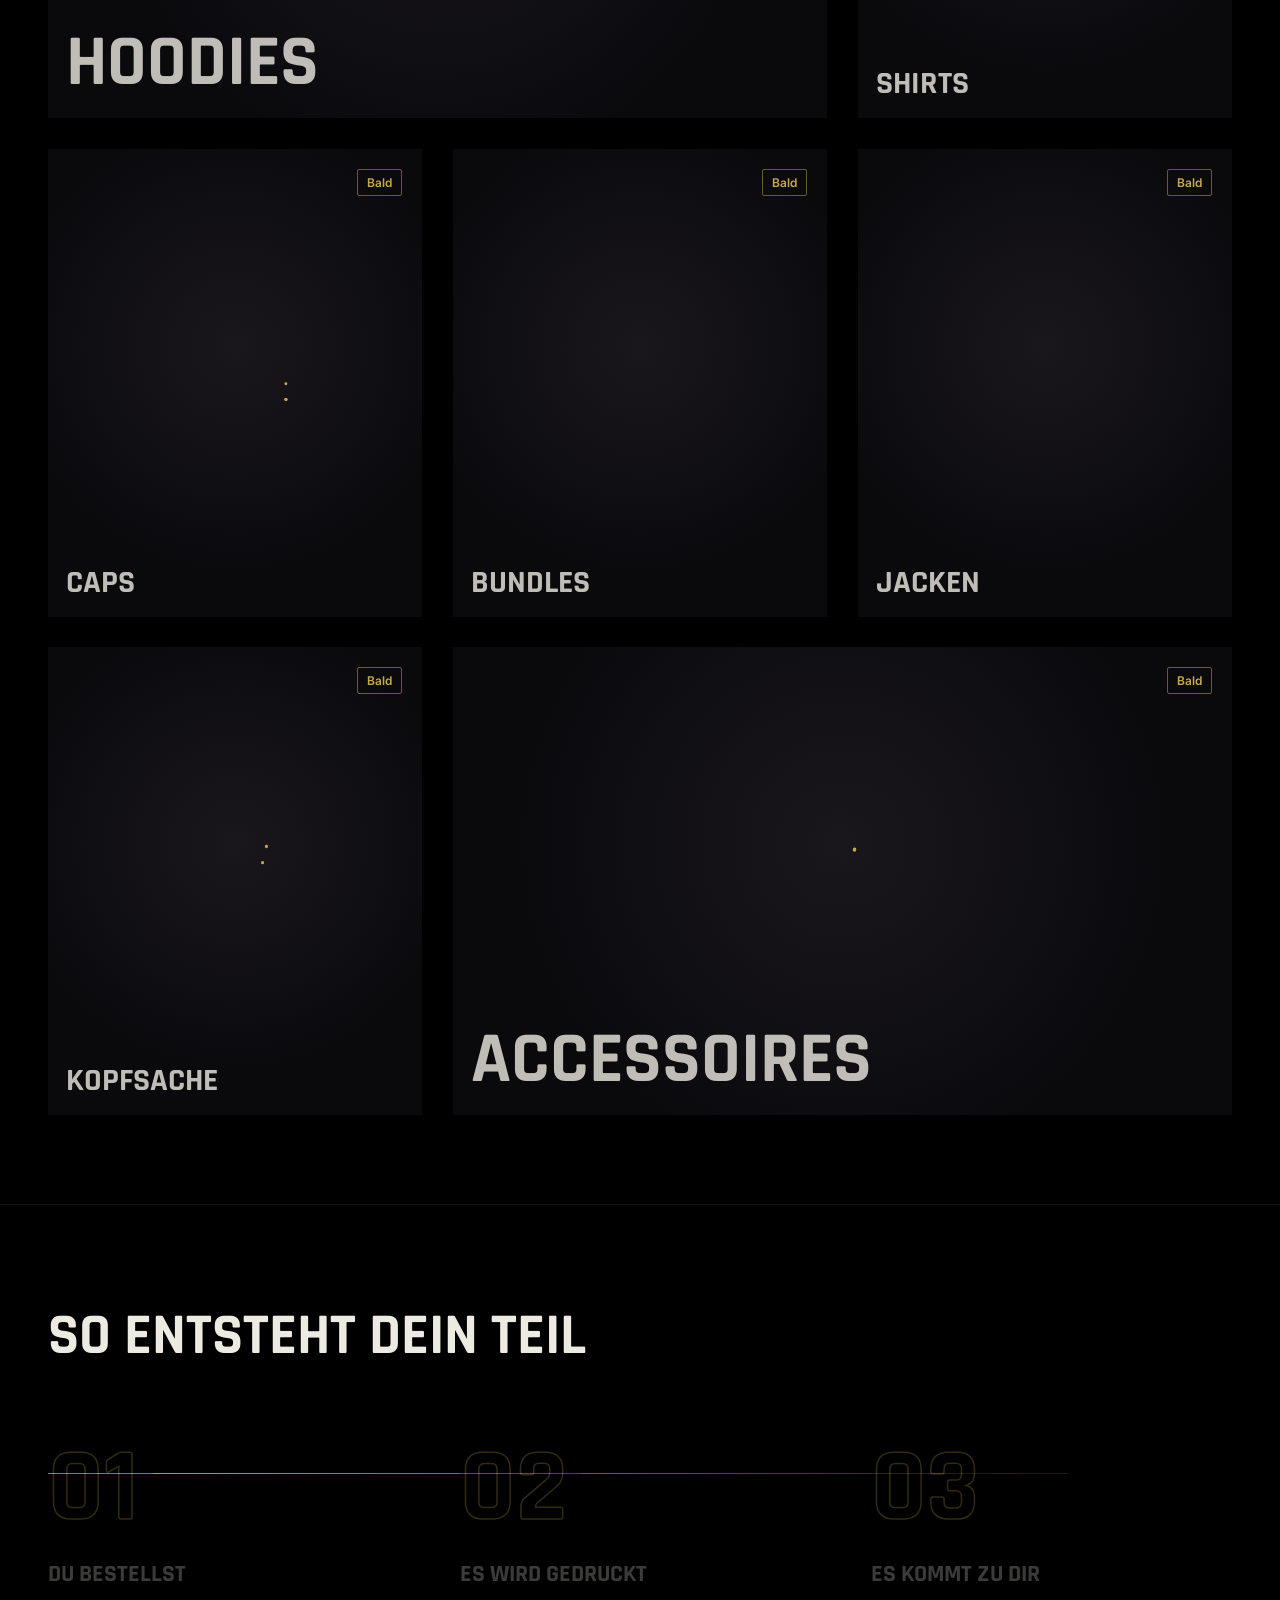
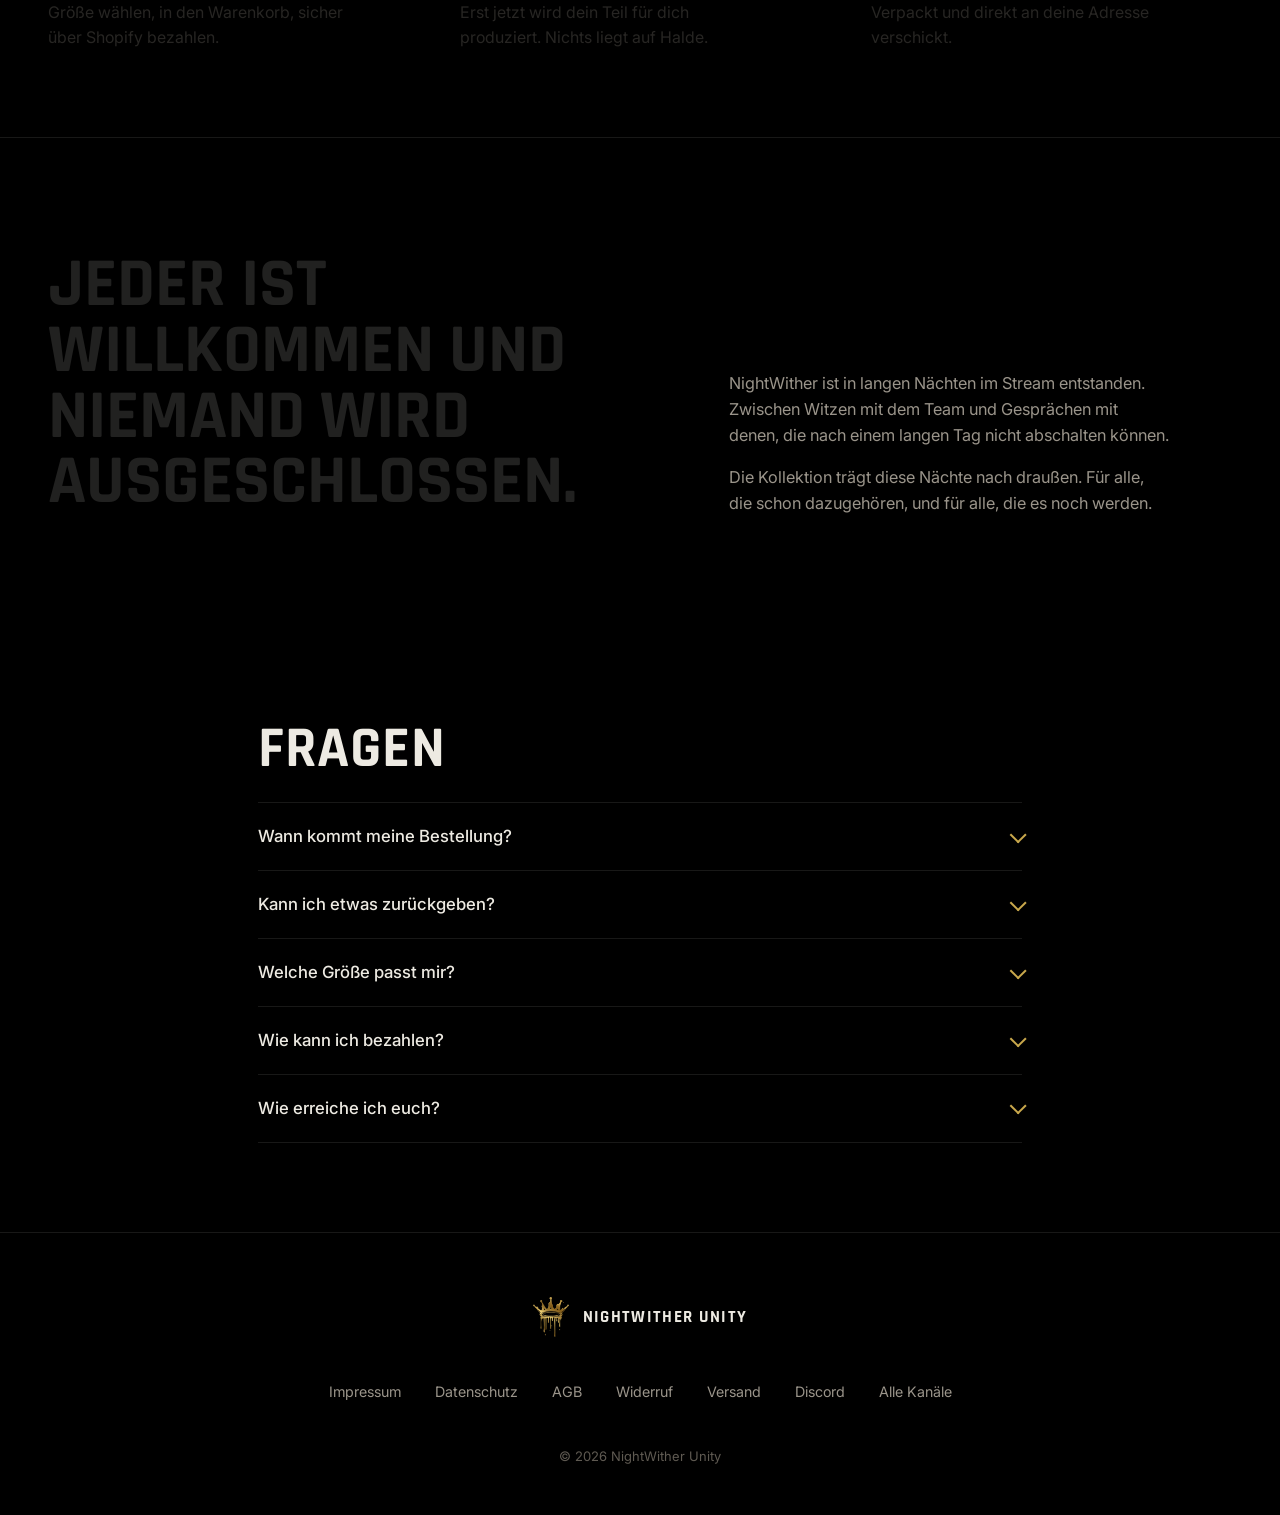
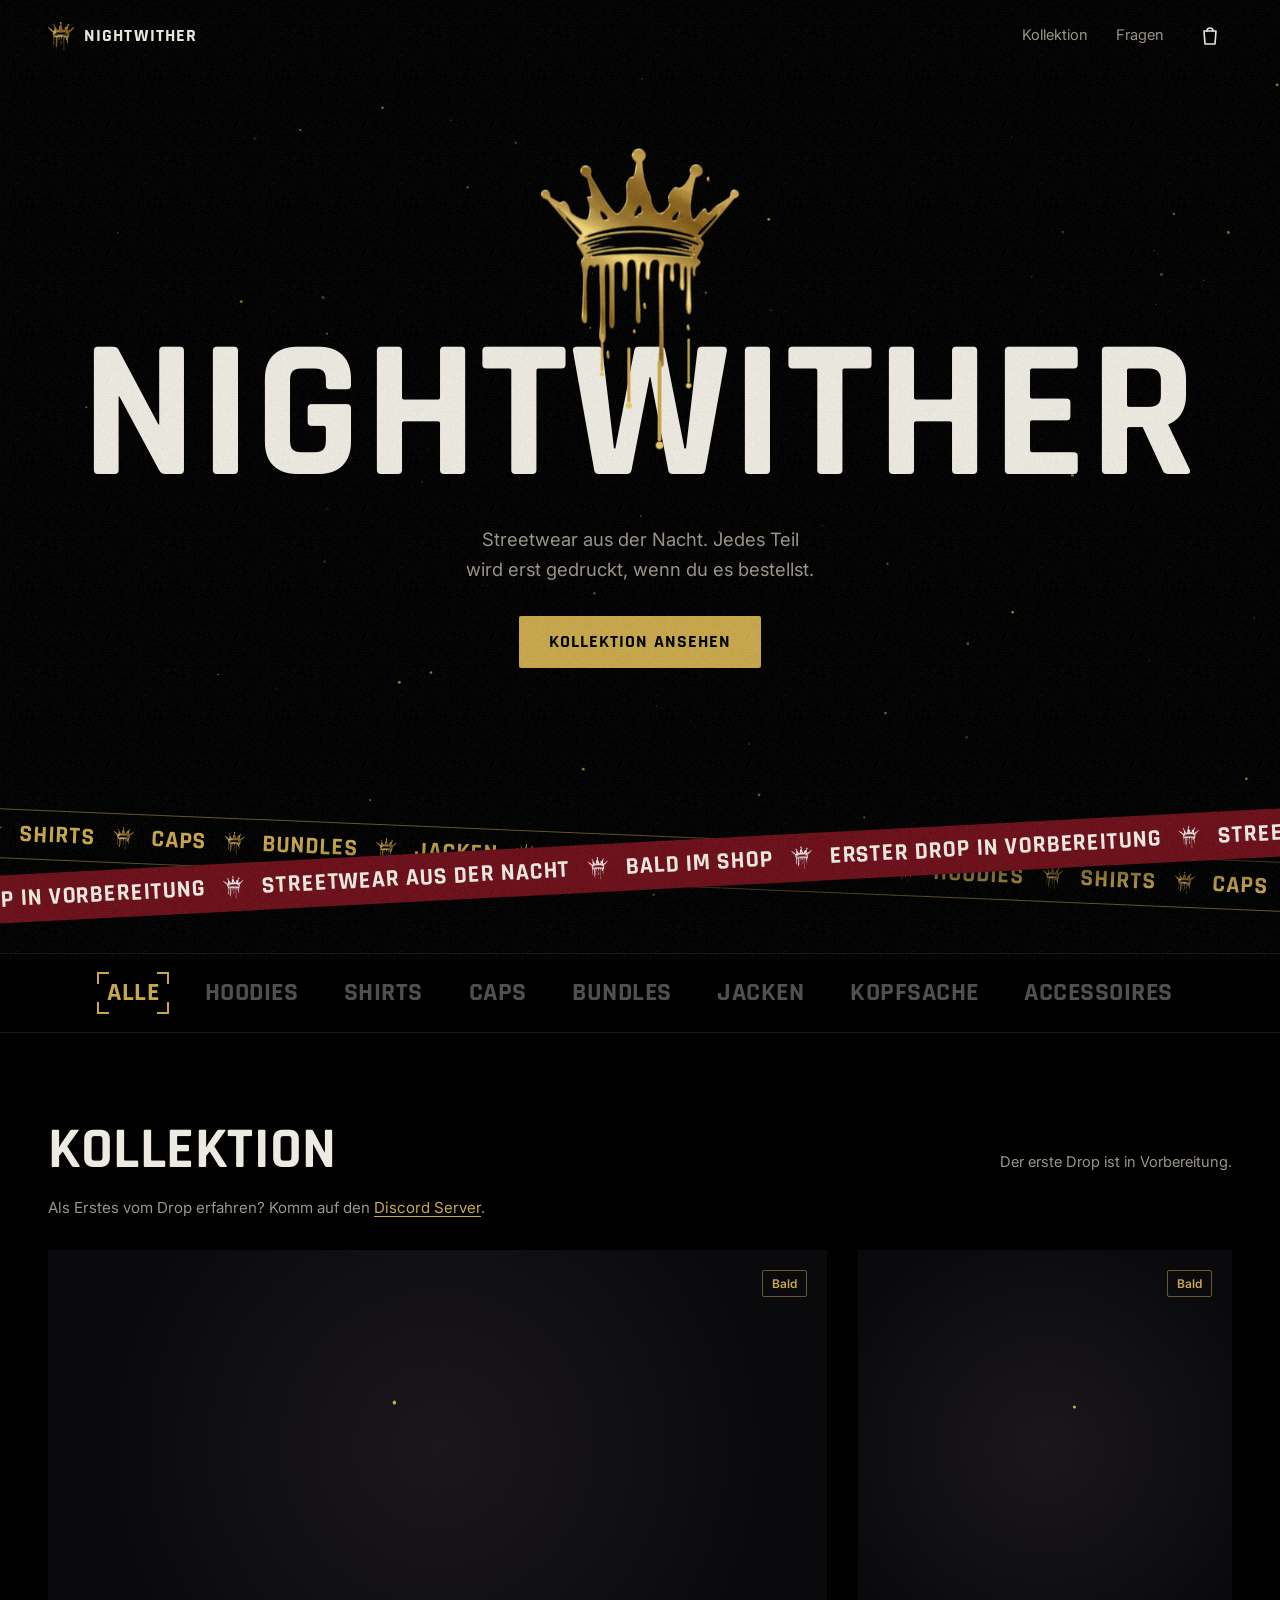
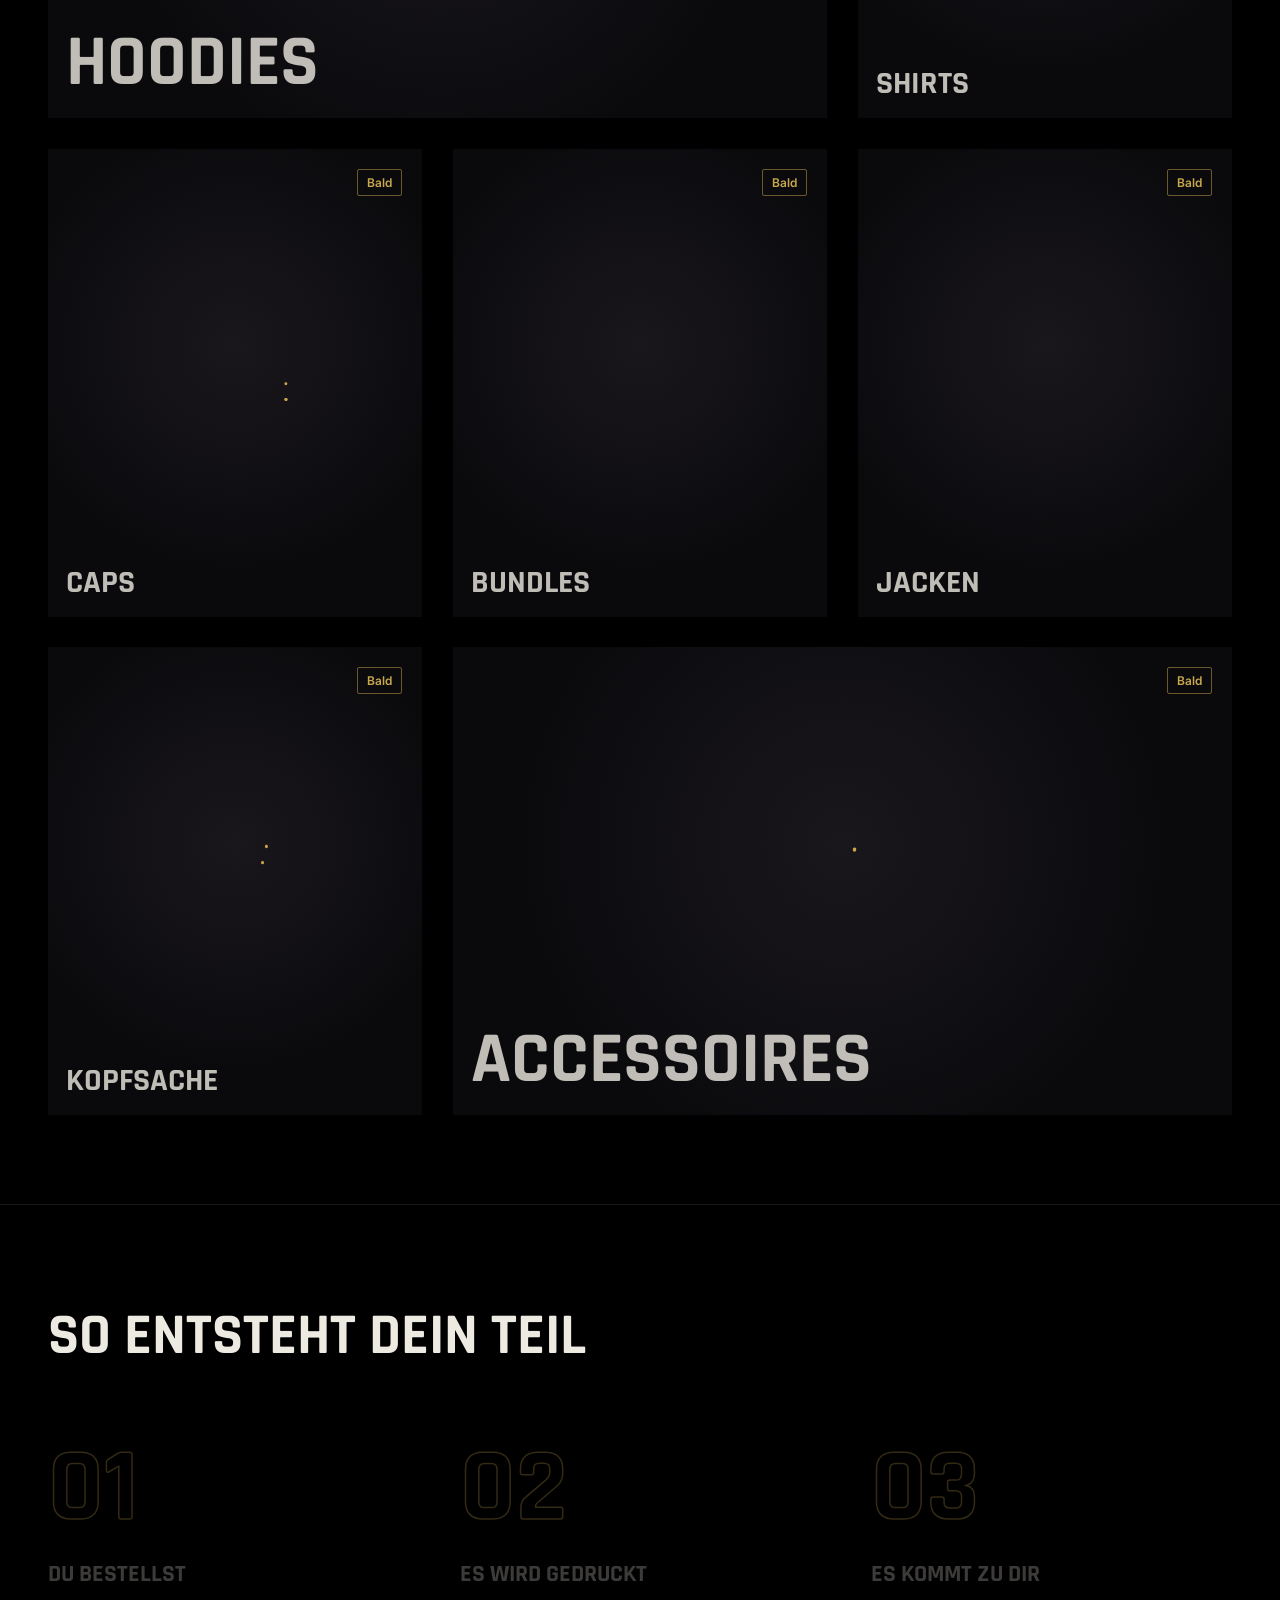
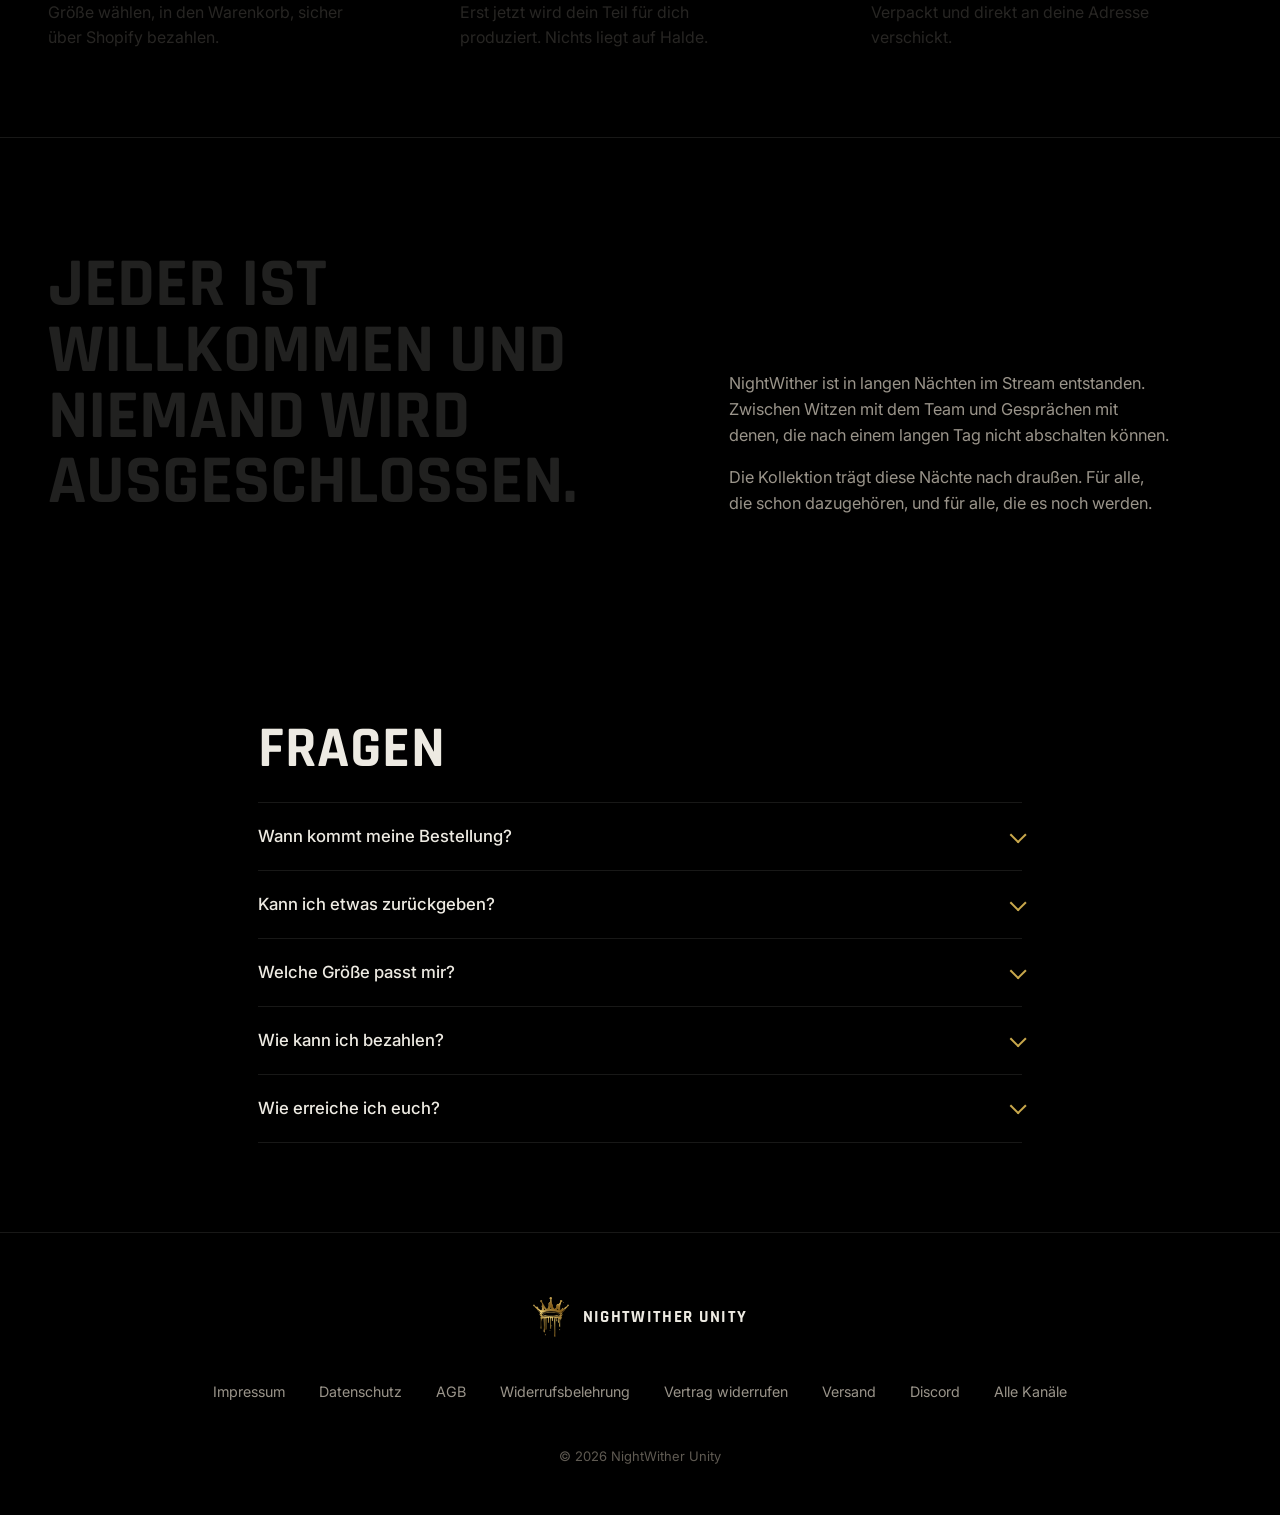
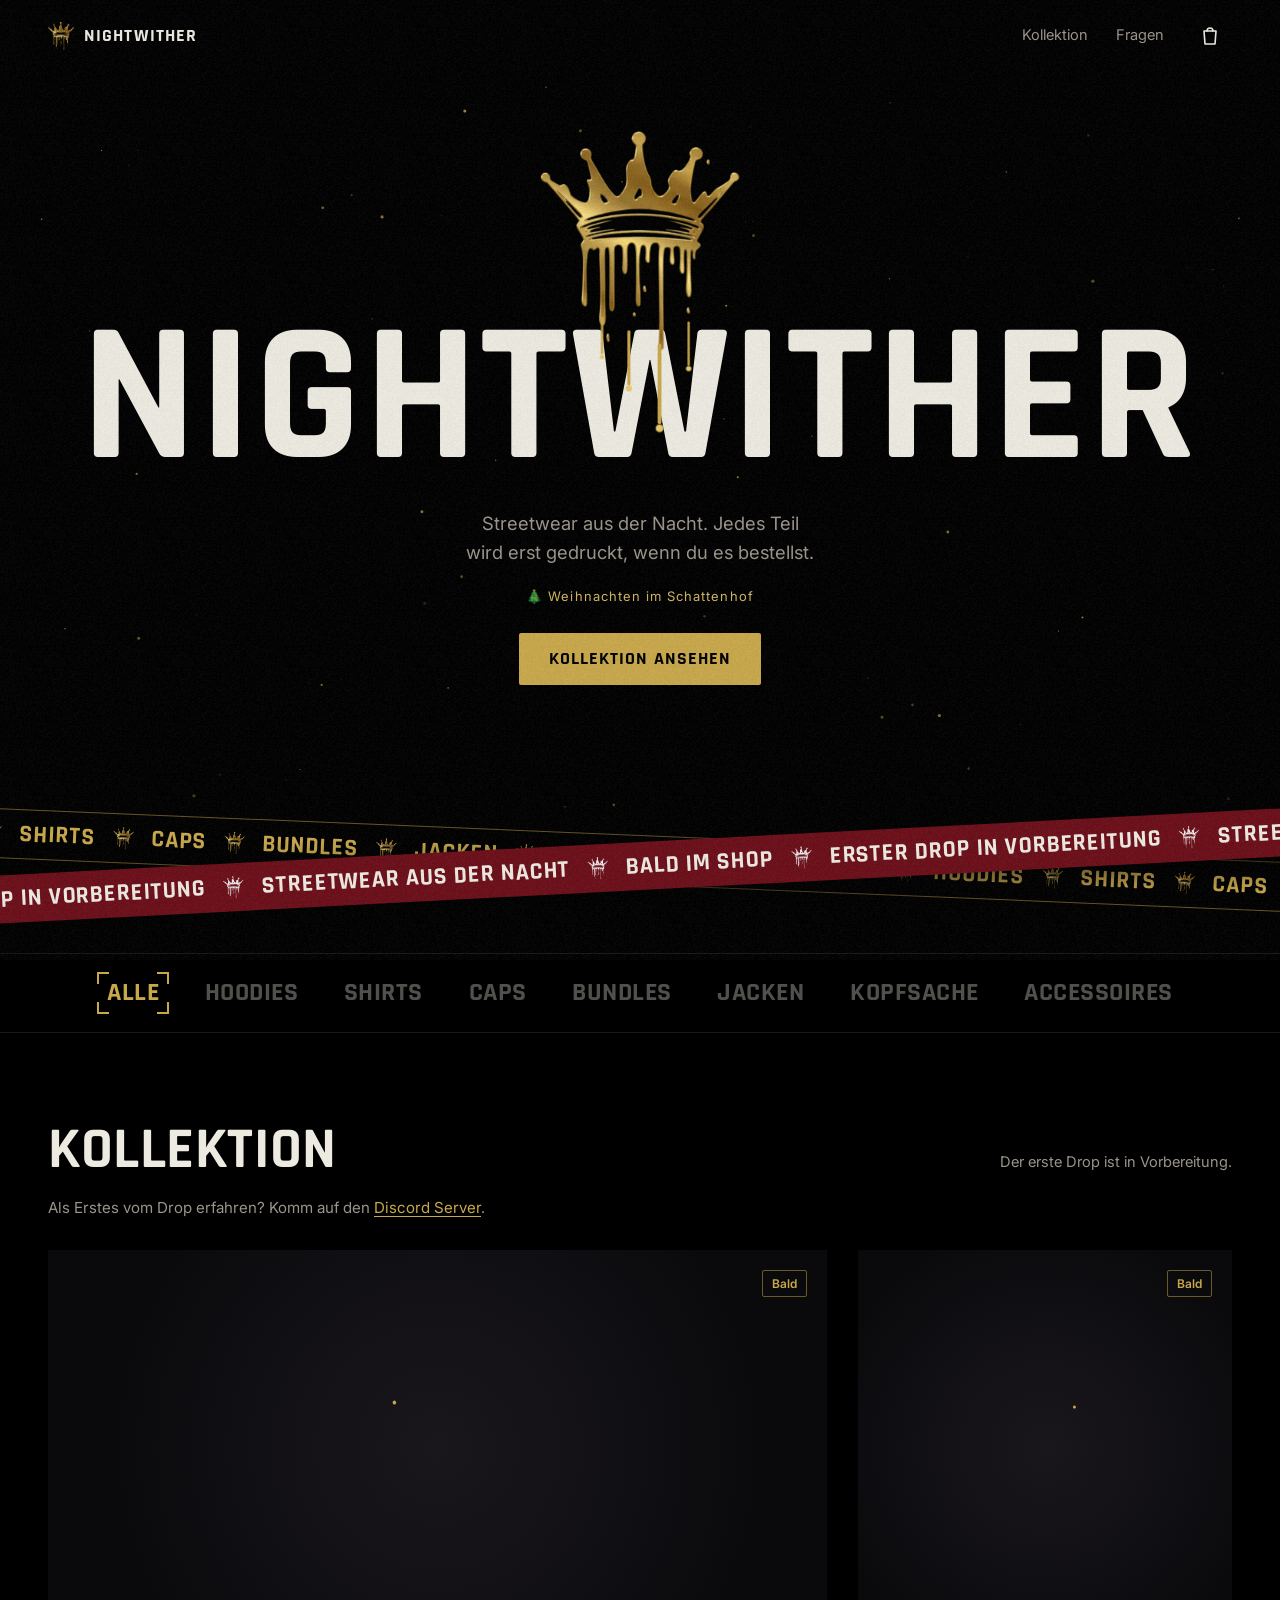
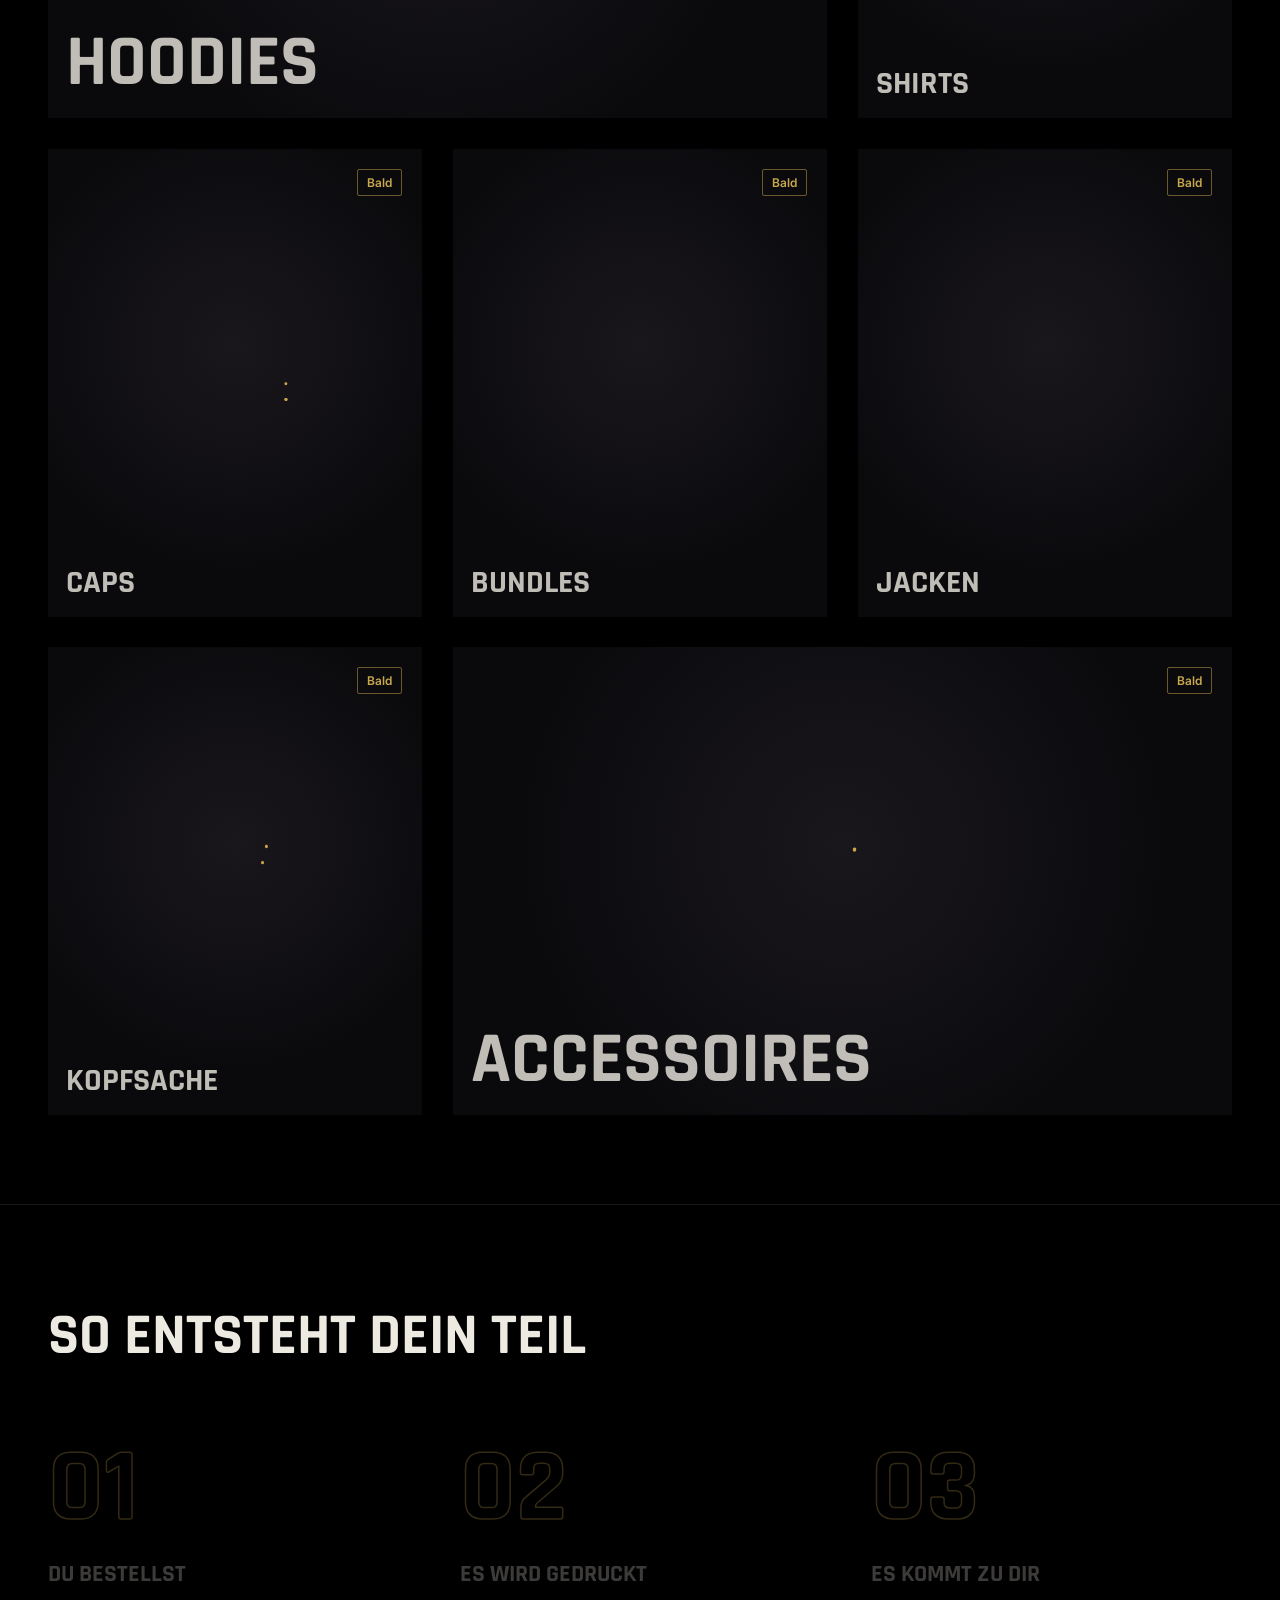
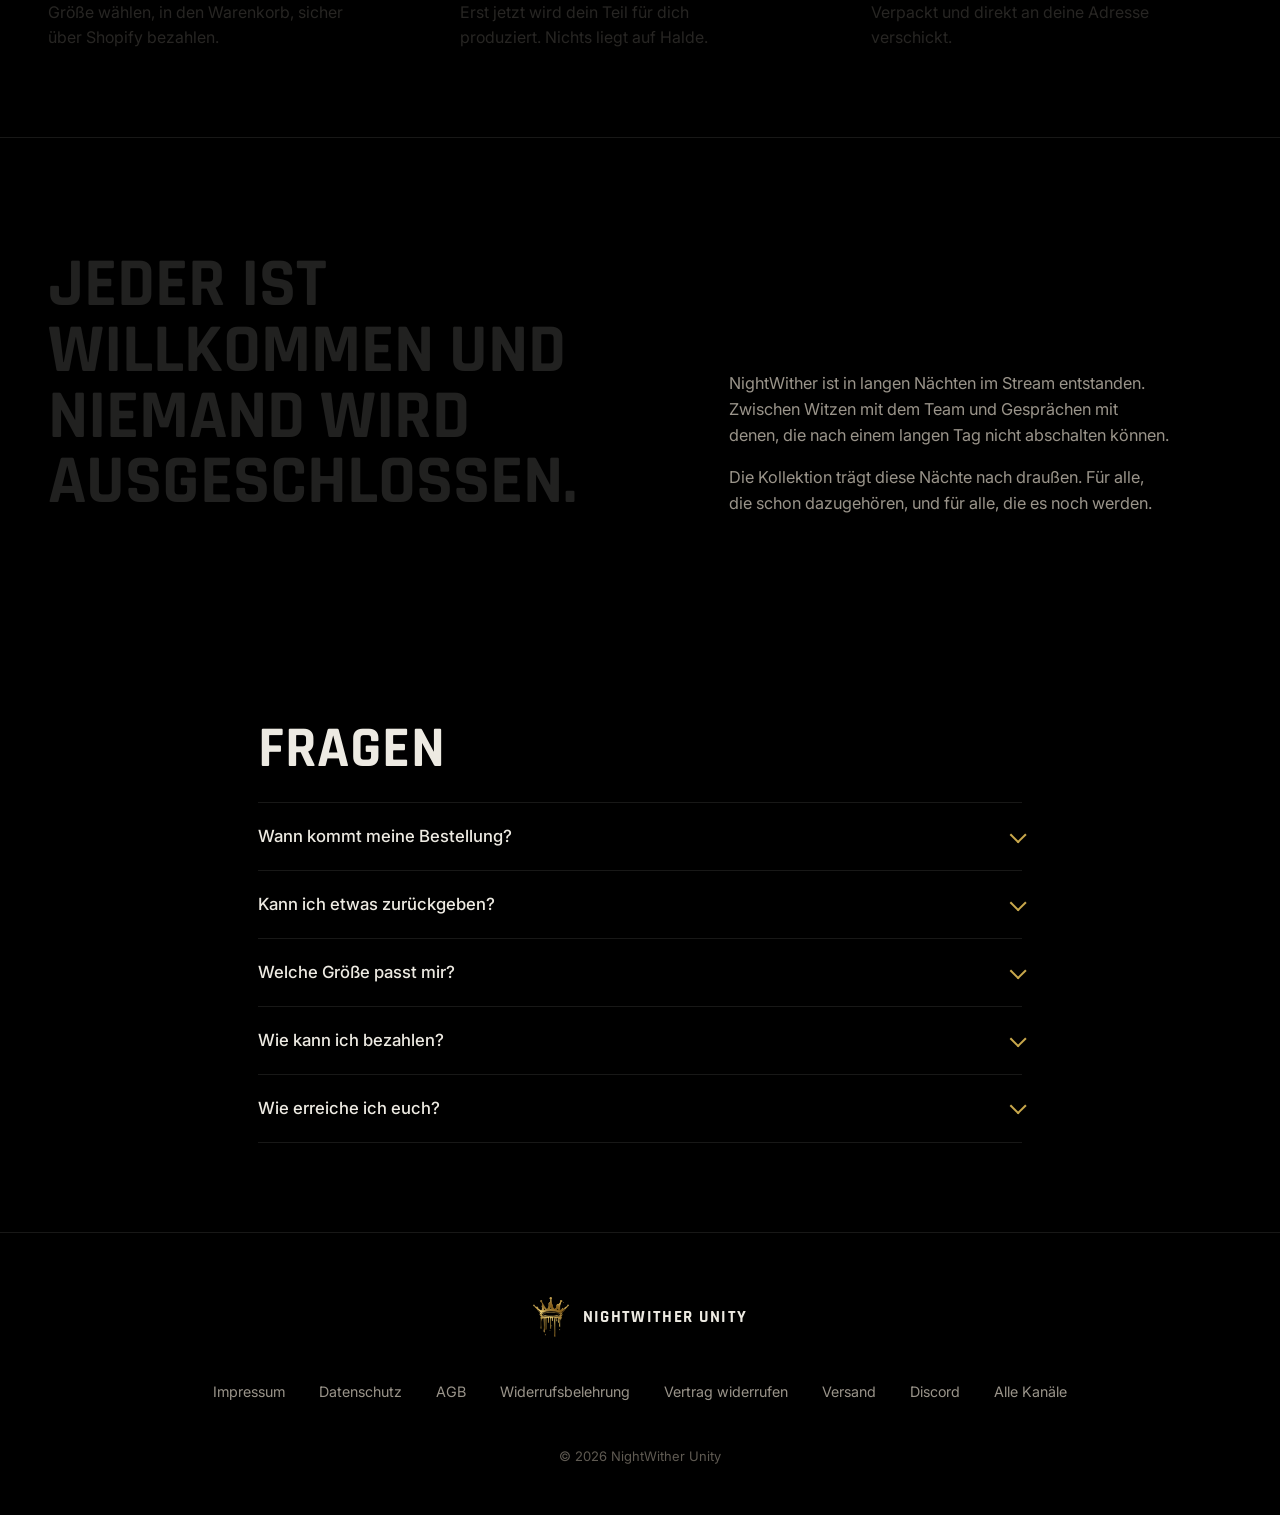
